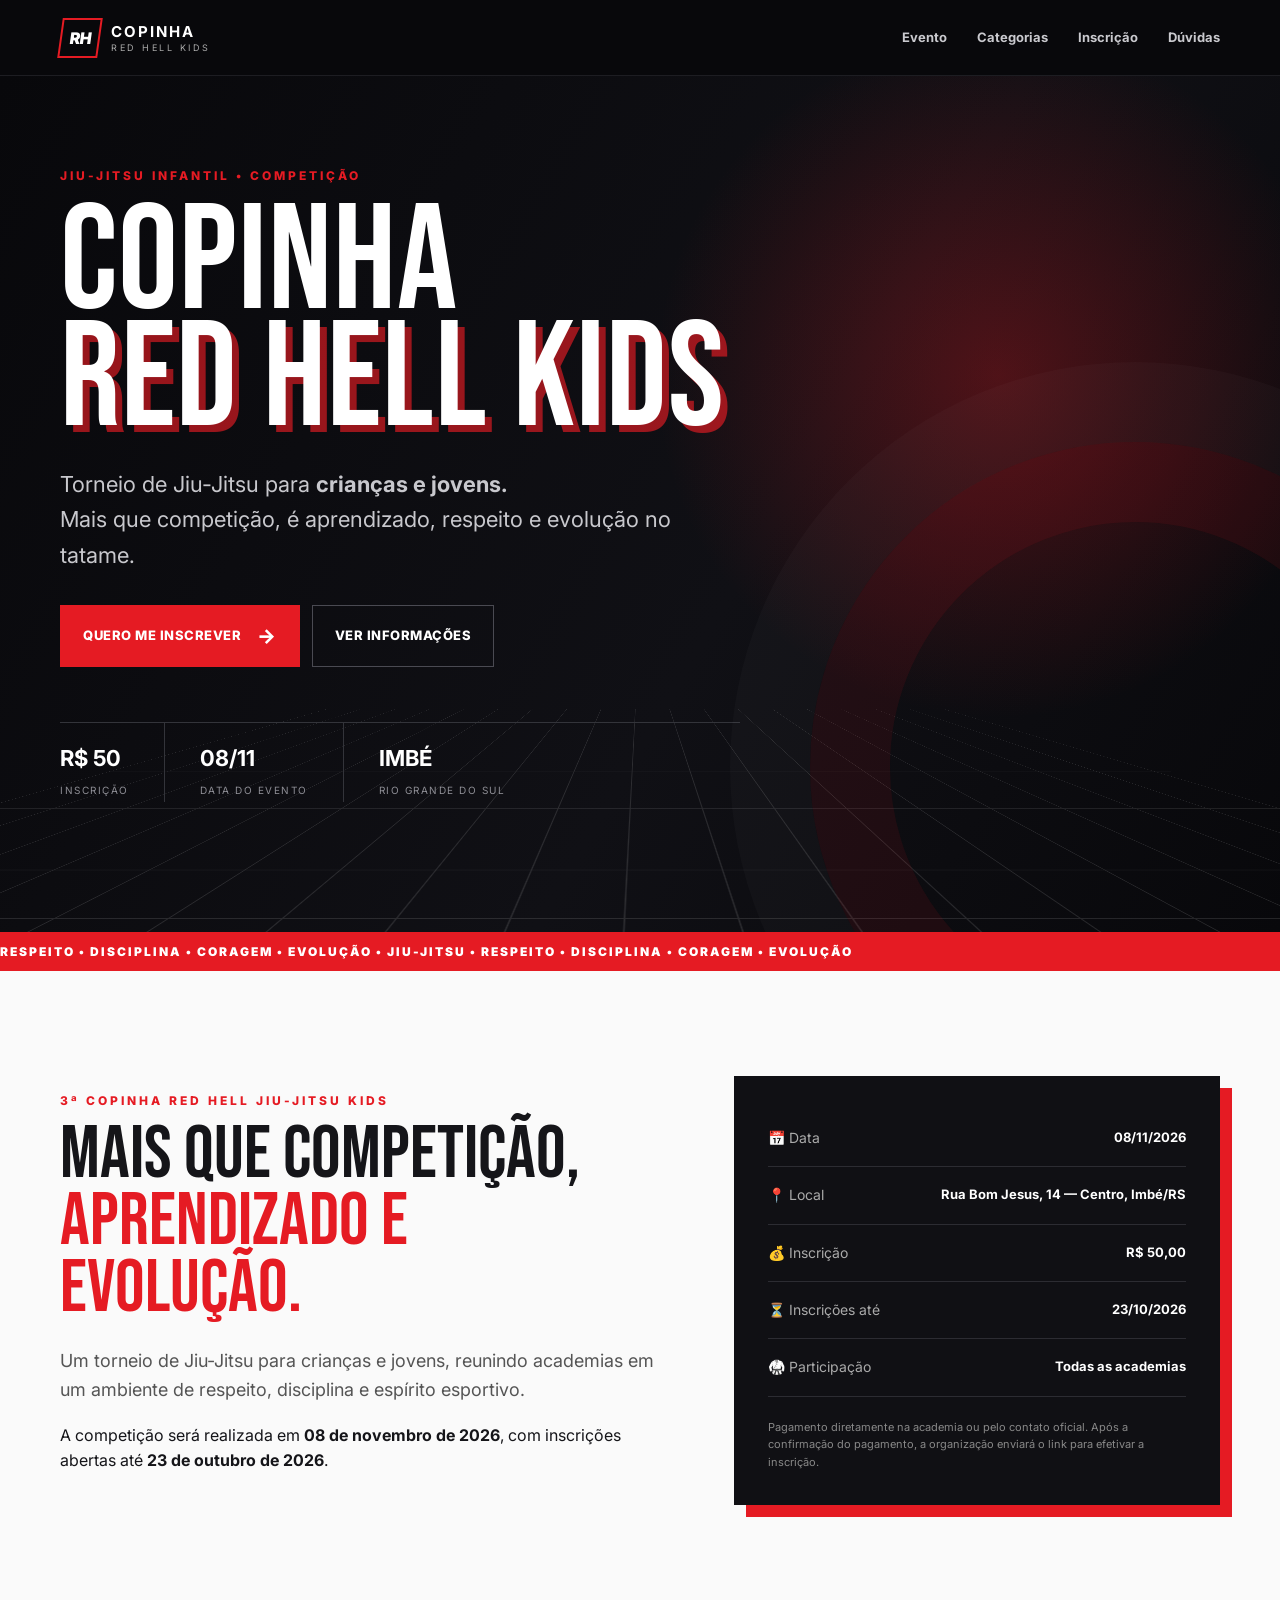
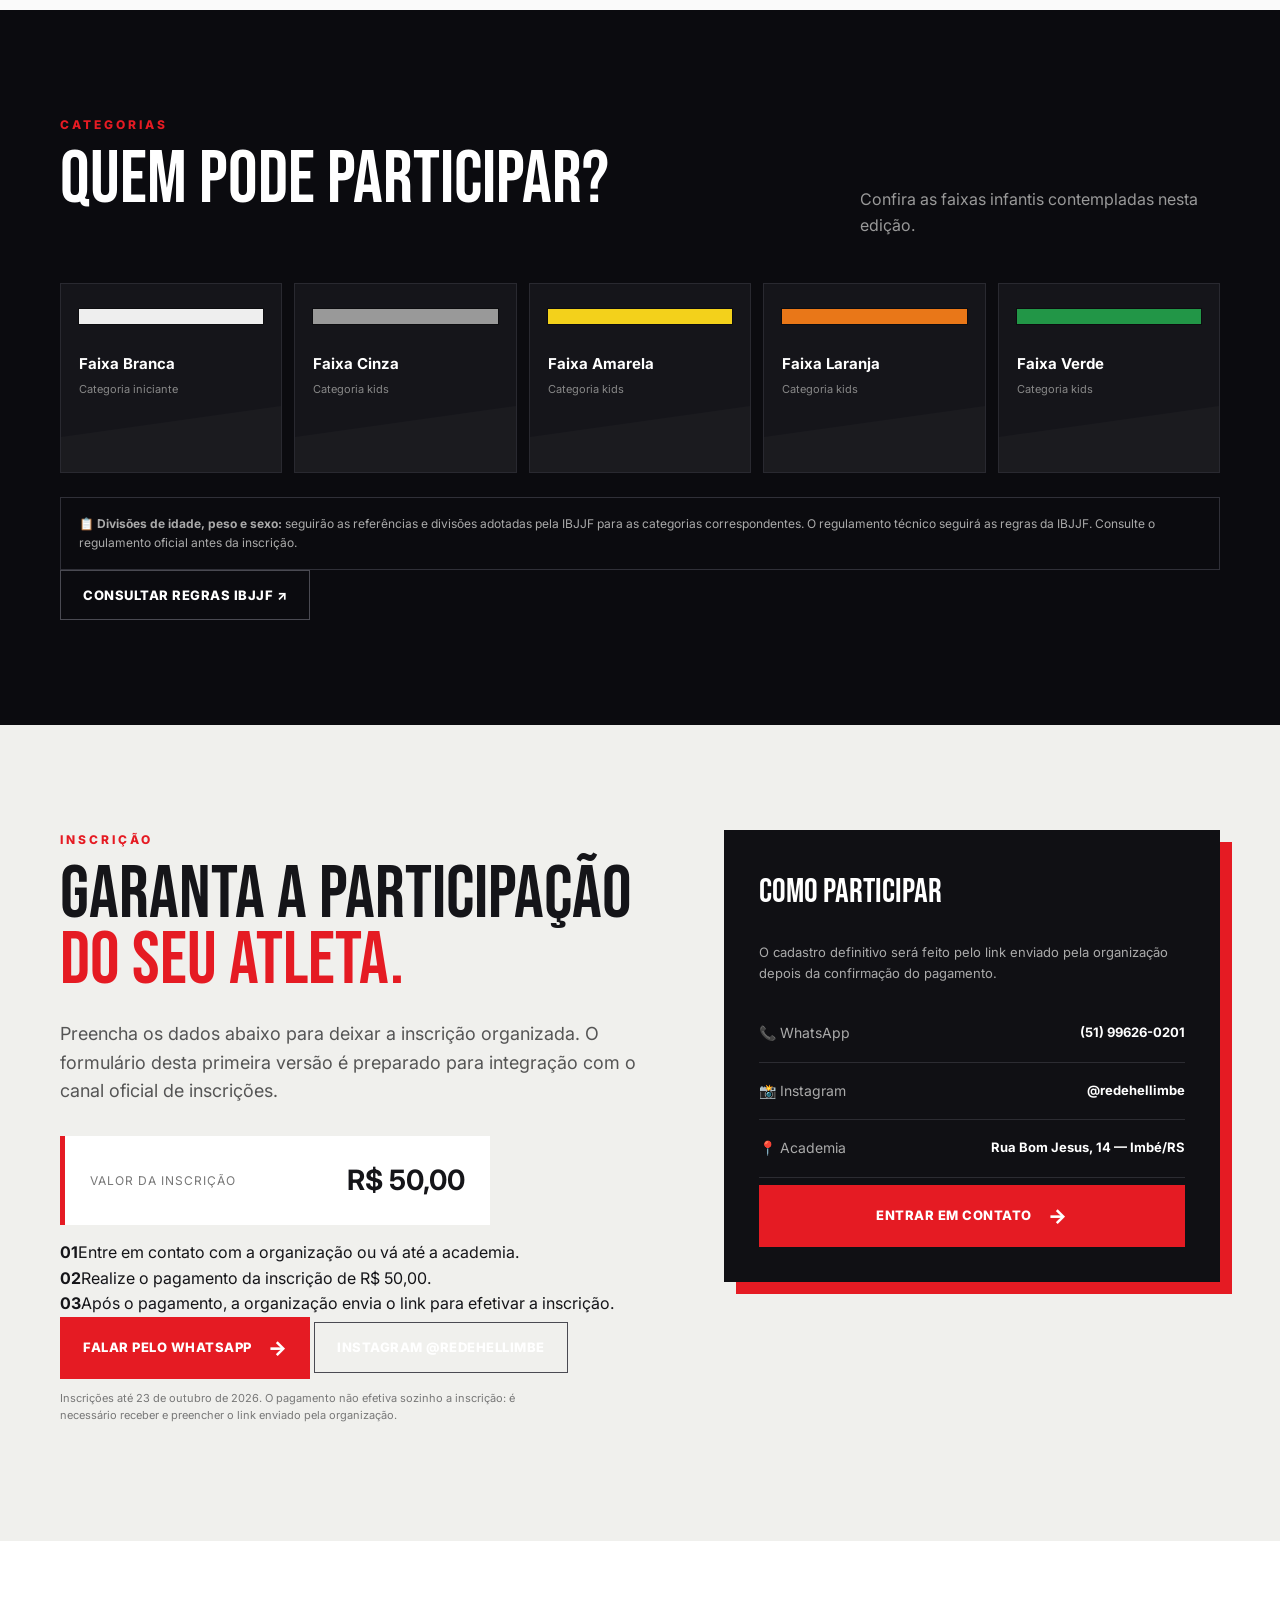
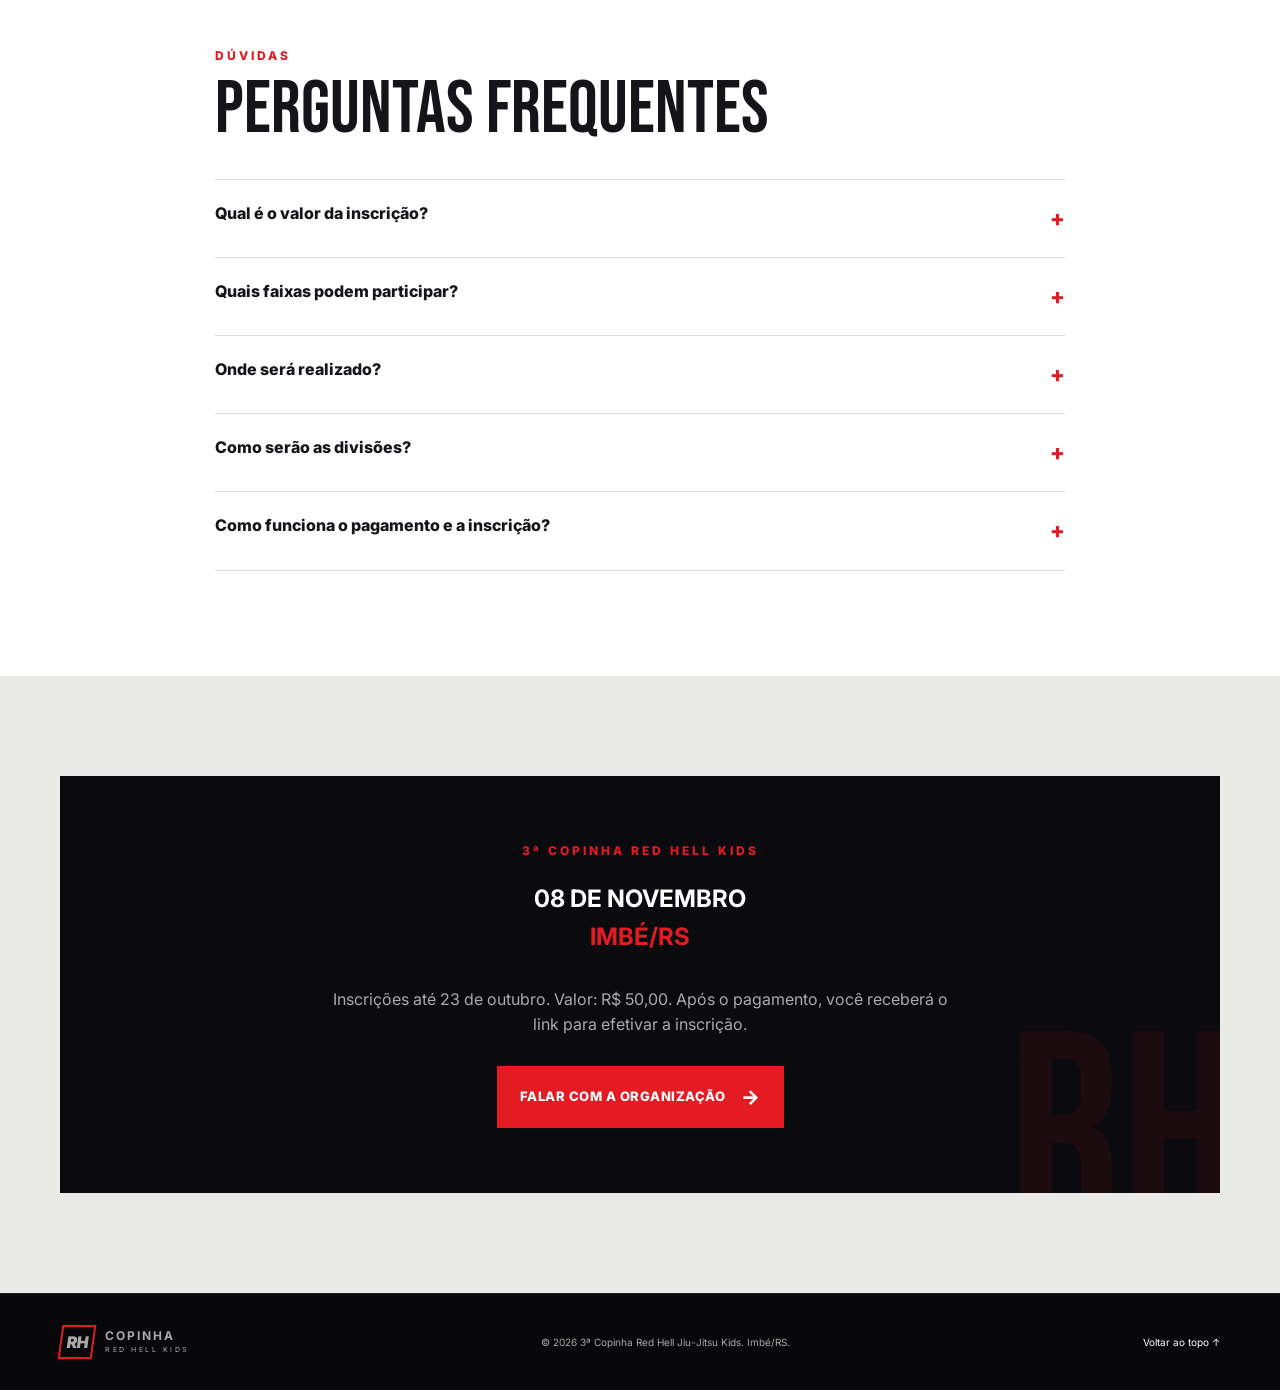
==== index.html @ 8e76a487 "Atualiza informações oficiais da 3ª Copinha Red Hell Kids" ====
<!doctype html>
<html lang="pt-BR">
<head>
  <meta charset="utf-8">
  <meta name="viewport" content="width=device-width, initial-scale=1">
  <meta name="description" content="Copinha Red Hell Kids — mais que competição, aprendizado, respeito e evolução no tatame e na vida.">
  <meta name="theme-color" content="#0b0b0f">
  <title>Copinha Red Hell Kids | Jiu-Jitsu</title>
  <link rel="preconnect" href="https://fonts.googleapis.com">
  <link rel="preconnect" href="https://fonts.gstatic.com" crossorigin>
  <link href="https://fonts.googleapis.com/css2?family=Bebas+Neue&family=Inter:wght@400;500;600;700;800&display=swap" rel="stylesheet">
  <link rel="stylesheet" href="styles.css">
</head>
<body>
  <header class="site-header">
    <a class="brand" href="#inicio" aria-label="Copinha Red Hell Kids">
      <span class="brand-mark">RH</span>
      <span><strong>COPINHA</strong><small>RED HELL KIDS</small></span>
    </a>
    <button class="menu-toggle" aria-label="Abrir menu" aria-expanded="false">☰</button>
    <nav class="nav" aria-label="Navegação principal">
      <a href="#evento">Evento</a>
      <a href="#categorias">Categorias</a>
      <a href="#inscricao">Inscrição</a>
      <a href="#duvidas">Dúvidas</a>
    </nav>
  </header>

  <main id="inicio">
    <section class="hero">
      <div class="hero-grid"></div>
      <div class="container hero-content">
        <div class="eyebrow">JIU-JITSU INFANTIL • COMPETIÇÃO</div>
        <h1>Copinha<br><span>Red Hell Kids</span></h1>
        <p class="hero-text">Torneio de Jiu-Jitsu para <strong>crianças e jovens.</strong><br>Mais que competição, é aprendizado, respeito e evolução no tatame.</p>
        <div class="hero-actions">
          <a class="btn btn-primary" href="#inscricao">Quero me inscrever <span>→</span></a>
          <a class="btn btn-ghost" href="#evento">Ver informações</a>
        </div>
        <div class="hero-meta">
          <div><b>R$ 50</b><span>inscrição</span></div><div><b>08/11</b><span>data do evento</span></div><div><b>IMBÉ</b><span>Rio Grande do Sul</span></div>
        </div>
      </div>
      <div class="tatami-lines" aria-hidden="true"></div>
    </section>

    <section class="ticker" aria-label="Mensagem do evento">
      <div>RESPEITO • DISCIPLINA • CORAGEM • EVOLUÇÃO • JIU-JITSU • RESPEITO • DISCIPLINA • CORAGEM • EVOLUÇÃO</div>
    </section>

    <section id="evento" class="section">
      <div class="container two-col">
        <div>
          <span class="section-kicker">3ª COPINHA RED HELL JIU-JITSU KIDS</span>
          <h2>Mais que competição,<br><em>aprendizado e evolução.</em></h2>
          <p class="lead">Um torneio de Jiu-Jitsu para crianças e jovens, reunindo academias em um ambiente de respeito, disciplina e espírito esportivo.</p>
          <p>A competição será realizada em <strong>08 de novembro de 2026</strong>, com inscrições abertas até <strong>23 de outubro de 2026</strong>.</p>
        </div>
        <div class="info-card">
          <div class="info-row"><span>📅 Data</span><strong>08/11/2026</strong></div>
          <div class="info-row"><span>📍 Local</span><strong>Rua Bom Jesus, 14 — Centro, Imbé/RS</strong></div>
          <div class="info-row"><span>💰 Inscrição</span><strong>R$ 50,00</strong></div>
          <div class="info-row"><span>⏳ Inscrições até</span><strong>23/10/2026</strong></div>
          <div class="info-row"><span>🥋 Participação</span><strong>Todas as academias</strong></div>
          <div class="info-note">Pagamento diretamente na academia ou pelo contato oficial. Após a confirmação do pagamento, a organização enviará o link para efetivar a inscrição.</div>
        </div>
      </div>
    </section>

    <section id="categorias" class="section dark-section">
      <div class="container">
        <div class="section-head">
          <div>
            <span class="section-kicker">CATEGORIAS</span>
            <h2>Quem pode participar?</h2>
          </div>
          <p>Confira as faixas infantis contempladas nesta edição.</p>
        </div>
        <div class="belt-grid">
          <article class="belt-card white"><span class="belt"></span><h3>Faixa Branca</h3><p>Categoria iniciante</p></article>
          <article class="belt-card gray"><span class="belt"></span><h3>Faixa Cinza</h3><p>Categoria kids</p></article>
          <article class="belt-card yellow"><span class="belt"></span><h3>Faixa Amarela</h3><p>Categoria kids</p></article>
          <article class="belt-card orange"><span class="belt"></span><h3>Faixa Laranja</h3><p>Categoria kids</p></article>
          <article class="belt-card green"><span class="belt"></span><h3>Faixa Verde</h3><p>Categoria kids</p></article>
        </div>
        <div class="notice">📋 <strong>Divisões de idade, peso e sexo:</strong> seguirão as referências e divisões adotadas pela IBJJF para as categorias correspondentes. O regulamento técnico seguirá as regras da IBJJF. Consulte o regulamento oficial antes da inscrição.</div>
        <div class="rule-link"><a class="btn btn-ghost" href="https://ibjjf.com/books-videos" target="_blank" rel="noopener">Consultar regras IBJJF ↗</a></div>
      </div>
    </section>

    <section id="inscricao" class="section registration">
      <div class="container registration-grid">
        <div>
          <span class="section-kicker">INSCRIÇÃO</span>
          <h2>Garanta a participação<br><em>do seu atleta.</em></h2>
          <p class="lead">Preencha os dados abaixo para deixar a inscrição organizada. O formulário desta primeira versão é preparado para integração com o canal oficial de inscrições.</p>
          <div class="price-box"><span>Valor da inscrição</span><strong>R$ 50,00</strong></div>
          <div class="steps">
            <div><b>01</b><span>Entre em contato com a organização ou vá até a academia.</span></div>
            <div><b>02</b><span>Realize o pagamento da inscrição de R$ 50,00.</span></div>
            <div><b>03</b><span>Após o pagamento, a organização envia o link para efetivar a inscrição.</span></div>
          </div>
          <div class="contact-buttons">
            <a class="btn btn-primary" href="https://wa.me/5551996260201?text=Ol%C3%A1!%20Quero%20informa%C3%A7%C3%B5es%20sobre%20a%203%C2%AA%20Copinha%20Red%20Hell%20Kids." target="_blank" rel="noopener">Falar pelo WhatsApp <span>→</span></a>
            <a class="btn btn-ghost" href="https://instagram.com/redehellimbe" target="_blank" rel="noopener">Instagram @redehellimbe</a>
          </div>
          <p class="small">Inscrições até 23 de outubro de 2026. O pagamento não efetiva sozinho a inscrição: é necessário receber e preencher o link enviado pela organização.</p>
        </div>

        <div class="registration-form">
          <div class="form-title">Como participar</div>
          <p class="form-help" style="font-size:13px;color:#aaa;margin:0 0 22px">O cadastro definitivo será feito pelo link enviado pela organização depois da confirmação do pagamento.</p>
          <div class="info-row"><span>📞 WhatsApp</span><strong>(51) 99626-0201</strong></div>
          <div class="info-row"><span>📸 Instagram</span><strong>@redehellimbe</strong></div>
          <div class="info-row"><span>📍 Academia</span><strong>Rua Bom Jesus, 14 — Imbé/RS</strong></div>
          <a class="btn btn-primary full" href="https://wa.me/5551996260201?text=Ol%C3%A1!%20Quero%20fazer%20a%20inscri%C3%A7%C3%A3o%20da%203%C2%AA%20Copinha%20Red%20Hell%20Kids." target="_blank" rel="noopener">Entrar em contato <span>→</span></a>
        </div>
      </div>
    </section>

    <section id="duvidas" class="section faq-section">
      <div class="container narrow">
        <span class="section-kicker">DÚVIDAS</span>
        <h2>Perguntas frequentes</h2>
        <div class="faq-list">
          <details><summary>Qual é o valor da inscrição?</summary><p>A inscrição custa <strong>R$ 50,00</strong>.</p></details>
          <details><summary>Quais faixas podem participar?</summary><p>As categorias de faixa são apresentadas conforme as divisões infantis do evento. As divisões específicas serão organizadas de acordo com o regulamento e as categorias correspondentes da IBJJF.</p></details>
          <details><summary>Onde será realizado?</summary><p>Rua Bom Jesus, 14, Centro — Imbé/RS.</p></details>
          <details><summary>Como serão as divisões?</summary><p>As divisões de idade, peso e sexo seguirão as referências da IBJJF para as categorias correspondentes. O regulamento técnico seguirá as regras da IBJJF.</p></details>
          <details><summary>Como funciona o pagamento e a inscrição?</summary><p>O pagamento é feito diretamente na academia ou pelo contato oficial. Depois da confirmação do pagamento, a organização envia o link para efetivar a inscrição. O prazo para inscrição é 23 de outubro de 2026.</p></details>
        </div>
      </div>
    </section>

    <section class="cta-section">
      <div class="container cta">
        <span class="section-kicker">3ª COPINHA RED HELL KIDS</span>
        <h2>08 DE NOVEMBRO<br><em>IMBÉ/RS</em></h2>
        <p style="color:#aaa;max-width:620px;margin:0 auto 28px">Inscrições até 23 de outubro. Valor: R$ 50,00. Após o pagamento, você receberá o link para efetivar a inscrição.</p>
        <a class="btn btn-primary" href="https://wa.me/5551996260201?text=Ol%C3%A1!%20Quero%20informa%C3%A7%C3%B5es%20sobre%20a%203%C2%AA%20Copinha%20Red%20Hell%20Kids." target="_blank" rel="noopener">Falar com a organização <span>→</span></a>
      </div>
    </section>
  </main>

  <footer class="footer">
    <div class="container footer-inner">
      <div class="brand">
        <span class="brand-mark">RH</span>
        <span><strong>COPINHA</strong><small>RED HELL KIDS</small></span>
      </div>
      <p>© <span id="year"></span> 3ª Copinha Red Hell Jiu-Jitsu Kids. Imbé/RS.</p>
      <a href="#inicio">Voltar ao topo ↑</a>
    </div>
  </footer>

  <script src="script.js"></script>
</body>
</html>
---- styles.css ----
:root{--bg:#08080b;--panel:#111116;--panel2:#17171d;--text:#f6f6f3;--muted:#a9a9af;--red:#e51b23;--red2:#ff3b30;--line:#292930;--max:1160px}
*{box-sizing:border-box}html{scroll-behavior:smooth}body{margin:0;background:#fafafa;color:#151519;font-family:Inter,system-ui,sans-serif;line-height:1.6}a{color:inherit;text-decoration:none}button,input,select{font:inherit}
.container{width:min(calc(100% - 40px),var(--max));margin:auto}.site-header{height:76px;background:#08080b;color:#fff;display:flex;align-items:center;justify-content:space-between;padding:0 max(20px,calc((100% - 1160px)/2));position:sticky;top:0;z-index:20;border-bottom:1px solid #1d1d22}.brand{display:flex;align-items:center;gap:11px;line-height:1}.brand-mark{width:40px;height:40px;border:2px solid var(--red);display:grid;place-items:center;font-weight:900;letter-spacing:-1px;transform:skew(-8deg)}.brand strong,.brand small{display:block}.brand strong{font-size:15px;letter-spacing:2px}.brand small{font-size:9px;letter-spacing:2.5px;color:#aaa;margin-top:4px}.nav{display:flex;gap:30px;font-size:13px;font-weight:700}.nav a{color:#c9c9ce;transition:.2s}.nav a:hover{color:#fff}.menu-toggle{display:none;background:none;border:0;color:#fff;font-size:25px}
.hero{position:relative;overflow:hidden;background:radial-gradient(circle at 78% 35%,rgba(229,27,35,.3),transparent 30%),linear-gradient(120deg,#08080b 0%,#101015 58%,#08080b 100%);color:#fff;min-height:690px;display:flex;align-items:center}.hero-grid{position:absolute;inset:0;opacity:.12;background-image:linear-gradient(#fff 1px,transparent 1px),linear-gradient(90deg,#fff 1px,transparent 1px);background-size:70px 70px;transform:perspective(500px) rotateX(58deg) scale(1.7);transform-origin:bottom center}.hero-content{position:relative;padding:90px 0 130px}.eyebrow,.section-kicker{font-size:12px;font-weight:800;letter-spacing:3px;color:var(--red);display:block}.hero h1{font-family:"Bebas Neue",Impact,sans-serif;font-size:clamp(76px,12vw,150px);font-weight:400;line-height:.78;letter-spacing:1px;margin:20px 0 28px;text-transform:uppercase}.hero h1 span{color:#fff;text-shadow:7px 7px 0 rgba(229,27,35,.65)}.hero-text{font-size:clamp(17px,2vw,22px);color:#c8c8cd;max-width:620px}.hero-actions{display:flex;gap:12px;margin:32px 0 55px;flex-wrap:wrap}.btn{display:inline-flex;align-items:center;justify-content:center;gap:16px;padding:14px 22px;border:1px solid transparent;font-weight:800;font-size:13px;text-transform:uppercase;letter-spacing:.5px;cursor:pointer;transition:.2s}.btn span{font-size:20px}.btn-primary{background:var(--red);color:#fff}.btn-primary:hover{background:#ff2932;transform:translateY(-2px)}.btn-ghost{border-color:#4a4a52;color:#fff}.btn-ghost:hover{border-color:#fff}.hero-meta{display:flex;gap:0;border-top:1px solid #33343a;width:min(680px,100%)}.hero-meta div{padding:18px 35px 0 0;margin-right:35px;border-right:1px solid #33343a}.hero-meta div:last-child{border:0}.hero-meta b{display:block;font-size:22px}.hero-meta span{font-size:10px;text-transform:uppercase;color:#8e8e95;letter-spacing:1.5px}.tatami-lines{position:absolute;right:-180px;bottom:-160px;width:650px;height:650px;border:80px solid rgba(229,27,35,.09);border-radius:50%;box-shadow:0 0 0 80px rgba(255,255,255,.025)}
.ticker{background:var(--red);color:#fff;overflow:hidden;white-space:nowrap;font-size:12px;font-weight:900;letter-spacing:2px;padding:10px 0}.ticker div{display:inline-block;animation:marquee 22s linear infinite}@keyframes marquee{to{transform:translateX(-30%)}}
.section{padding:105px 0}.two-col{display:grid;grid-template-columns:1.1fr .9fr;gap:80px;align-items:center}.section h2{font-family:"Bebas Neue",Impact,sans-serif;font-size:clamp(48px,6vw,74px);line-height:.9;font-weight:400;text-transform:uppercase;margin:12px 0 25px}.section h2 em,.cta h2 em{font-style:normal;color:var(--red)}.lead{font-size:18px;color:#555;max-width:650px}.info-card{background:#101014;color:#fff;padding:34px;box-shadow:12px 12px 0 var(--red)}.info-row{display:flex;justify-content:space-between;gap:20px;padding:17px 0;border-bottom:1px solid #2c2c32;font-size:14px}.info-row span{color:#aaa}.info-row strong{font-size:13px}.info-note{color:#888;font-size:11px;margin-top:22px}
.dark-section{background:#0b0b0f;color:#fff}.section-head{display:flex;justify-content:space-between;gap:40px;align-items:end;margin-bottom:45px}.section-head p{color:#999;max-width:360px;margin:0}.belt-grid{display:grid;grid-template-columns:repeat(5,1fr);gap:12px}.belt-card{background:#15151a;padding:25px 18px;border:1px solid #292930;min-height:190px;position:relative;overflow:hidden}.belt-card:after{content:"";position:absolute;inset:auto -30px -50px;height:100px;background:rgba(255,255,255,.025);transform:rotate(-8deg)}.belt{display:block;width:100%;height:15px;margin-bottom:28px;background:#eee;box-shadow:0 0 0 1px rgba(0,0,0,.4)}.gray .belt{background:#999}.yellow .belt{background:#f3d11b}.orange .belt{background:#e97718}.green .belt{background:#229647}.belt-card h3{font-size:15px;margin:0 0 5px}.belt-card p{font-size:11px;color:#888;margin:0}.notice{margin-top:24px;padding:16px 18px;border:1px solid #303038;color:#aaa;font-size:12px}
.registration{background:#f0f0ed}.registration-grid{display:grid;grid-template-columns:1fr .85fr;gap:80px;align-items:start}.price-box{display:flex;align-items:center;justify-content:space-between;max-width:430px;background:#fff;padding:22px 25px;border-left:5px solid var(--red);margin:30px 0 15px}.price-box span{font-size:12px;text-transform:uppercase;letter-spacing:1px;color:#777}.price-box strong{font-size:28px}.small{font-size:11px;color:#777;max-width:500px}.registration-form{background:#101014;color:#fff;padding:35px;box-shadow:12px 12px 0 var(--red)}.form-title{font-family:"Bebas Neue",Impact,sans-serif;font-size:34px;text-transform:uppercase;margin-bottom:22px}.registration-form label{display:block;font-size:11px;font-weight:700;color:#aaa;text-transform:uppercase;letter-spacing:1px;margin-bottom:15px}.registration-form input,.registration-form select{width:100%;margin-top:7px;padding:13px 14px;border:1px solid #33343b;background:#19191f;color:#fff;outline:none;border-radius:0}.registration-form input:focus,.registration-form select:focus{border-color:var(--red)}.form-row{display:grid;grid-template-columns:1fr 1fr;gap:12px}.full{width:100%;margin-top:7px}.form-help{font-size:10px;color:#777;margin:13px 0 0}.form-message{display:none;margin-top:15px;padding:12px;background:#202025;color:#ddd;font-size:12px}.form-message.show{display:block}
.faq-section{background:#fff}.narrow{max-width:850px}.faq-list{margin-top:35px;border-top:1px solid #ddd}.faq-list details{border-bottom:1px solid #ddd;padding:0}.faq-list summary{list-style:none;cursor:pointer;padding:21px 0;font-weight:800;display:flex;justify-content:space-between}.faq-list summary:after{content:"+";color:var(--red);font-size:22px}.faq-list details[open] summary:after{content:"−"}.faq-list p{color:#666;font-size:14px;padding:0 35px 22px 0;margin:0}
.cta-section{background:#e9e9e5;padding:100px 0}.cta{background:#0b0b0f;color:#fff;padding:65px 55px;text-align:center;position:relative;overflow:hidden}.cta:before{content:"RH";position:absolute;right:-20px;bottom:-90px;font:300 280px/1 "Bebas Neue";color:rgba(229,27,35,.08)}.cta>*{position:relative}.cta h2{margin-bottom:30px}
.footer{background:#08080b;color:#aaa;padding:30px 0;border-top:1px solid #202026}.footer-inner{display:flex;align-items:center;justify-content:space-between;gap:20px}.footer p,.footer a{font-size:10px}.footer a{color:#fff}.footer .brand-mark{width:34px;height:34px}.footer .brand strong{font-size:12px}.footer .brand small{font-size:7px}
@media(max-width:850px){.nav{display:none;position:absolute;top:76px;left:0;right:0;background:#08080b;padding:20px;flex-direction:column;gap:18px;border-bottom:1px solid #222}.nav.open{display:flex}.menu-toggle{display:block}.hero{min-height:620px}.hero-content{padding:75px 0 100px}.hero-meta div{padding-right:15px;margin-right:15px}.two-col,.registration-grid{grid-template-columns:1fr;gap:45px}.belt-grid{grid-template-columns:repeat(2,1fr)}.section{padding:75px 0}.section-head{display:block}.section-head p{margin-top:15px}.footer-inner{flex-direction:column;align-items:flex-start}}
@media(max-width:500px){.container{width:min(calc(100% - 28px),var(--max))}.hero h1{font-size:75px}.hero-actions .btn{width:100%}.hero-meta{display:grid;grid-template-columns:repeat(3,1fr)}.hero-meta div{margin:0;padding-right:8px}.hero-meta b{font-size:17px}.hero-meta span{font-size:8px}.belt-grid{grid-template-columns:1fr}.registration-form{padding:23px}.form-row{grid-template-columns:1fr}.cta{padding:50px 20px}.info-card{box-shadow:7px 7px 0 var(--red)}}
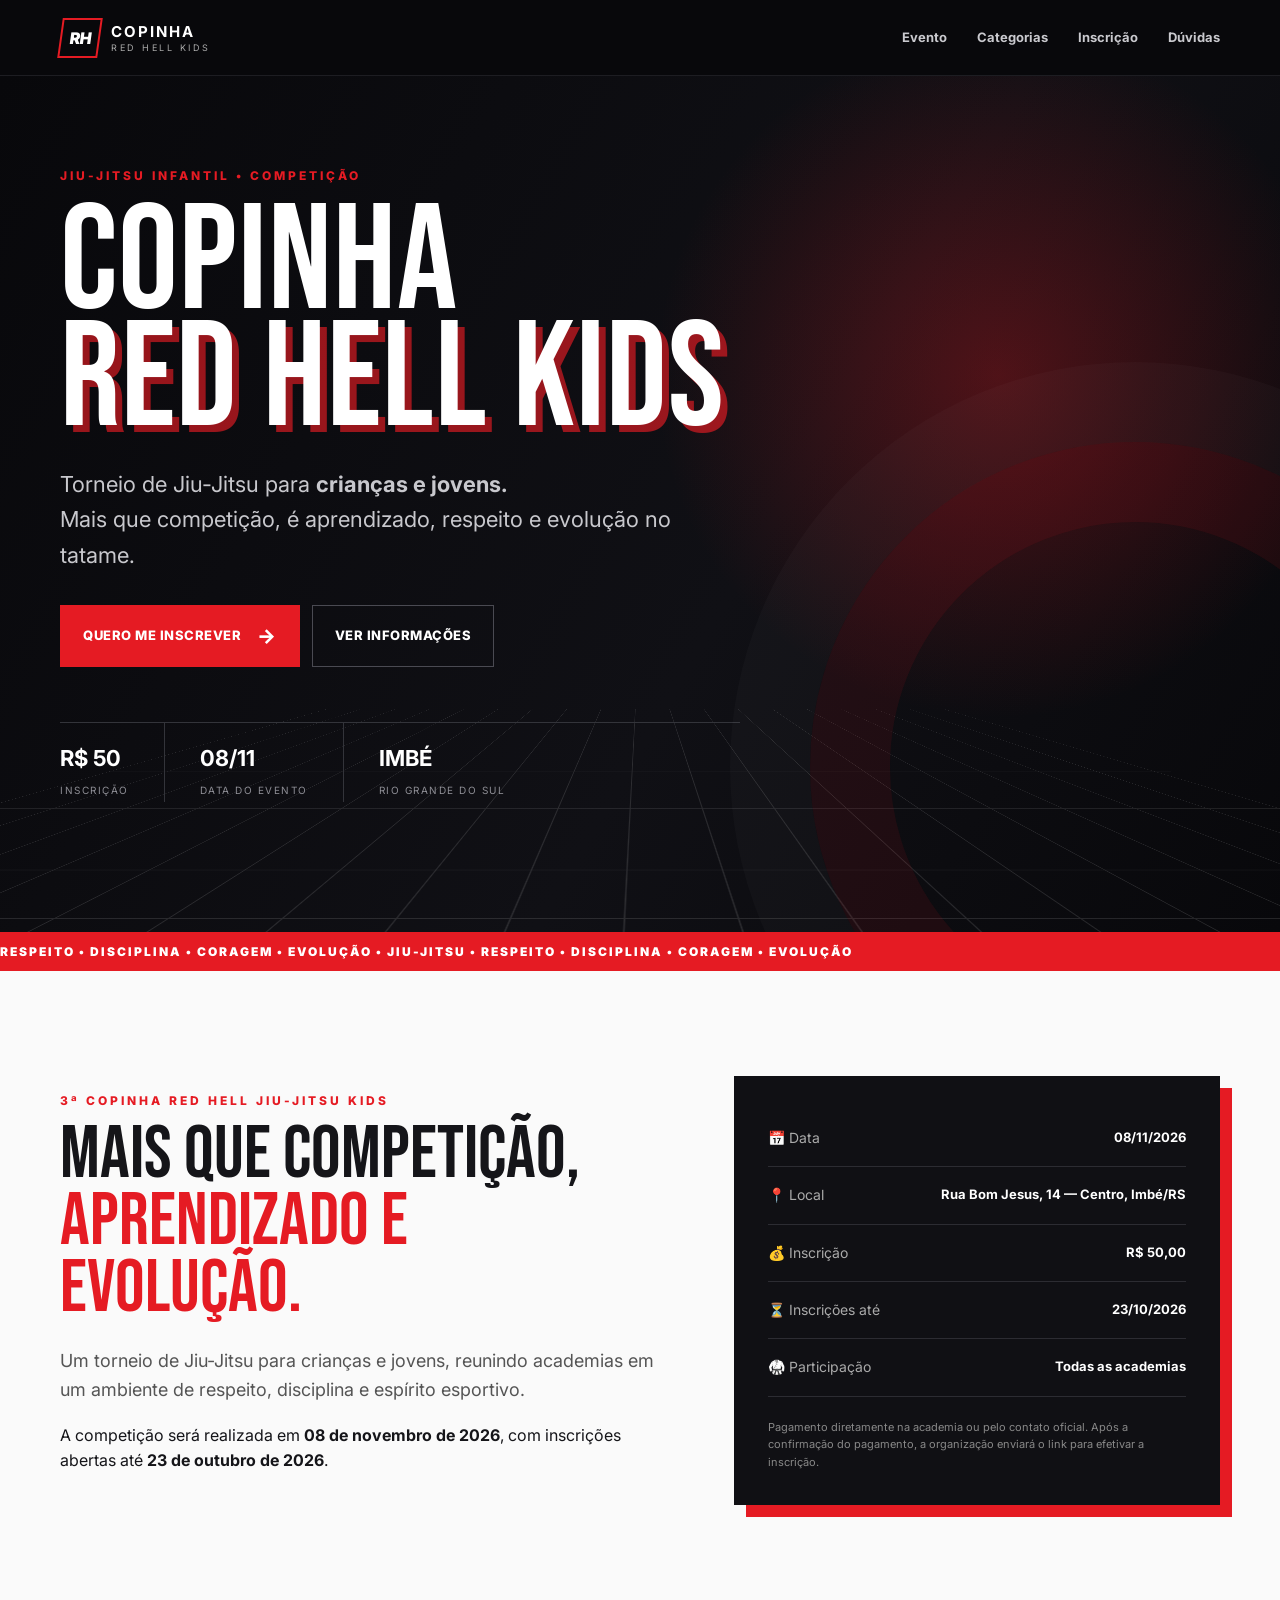
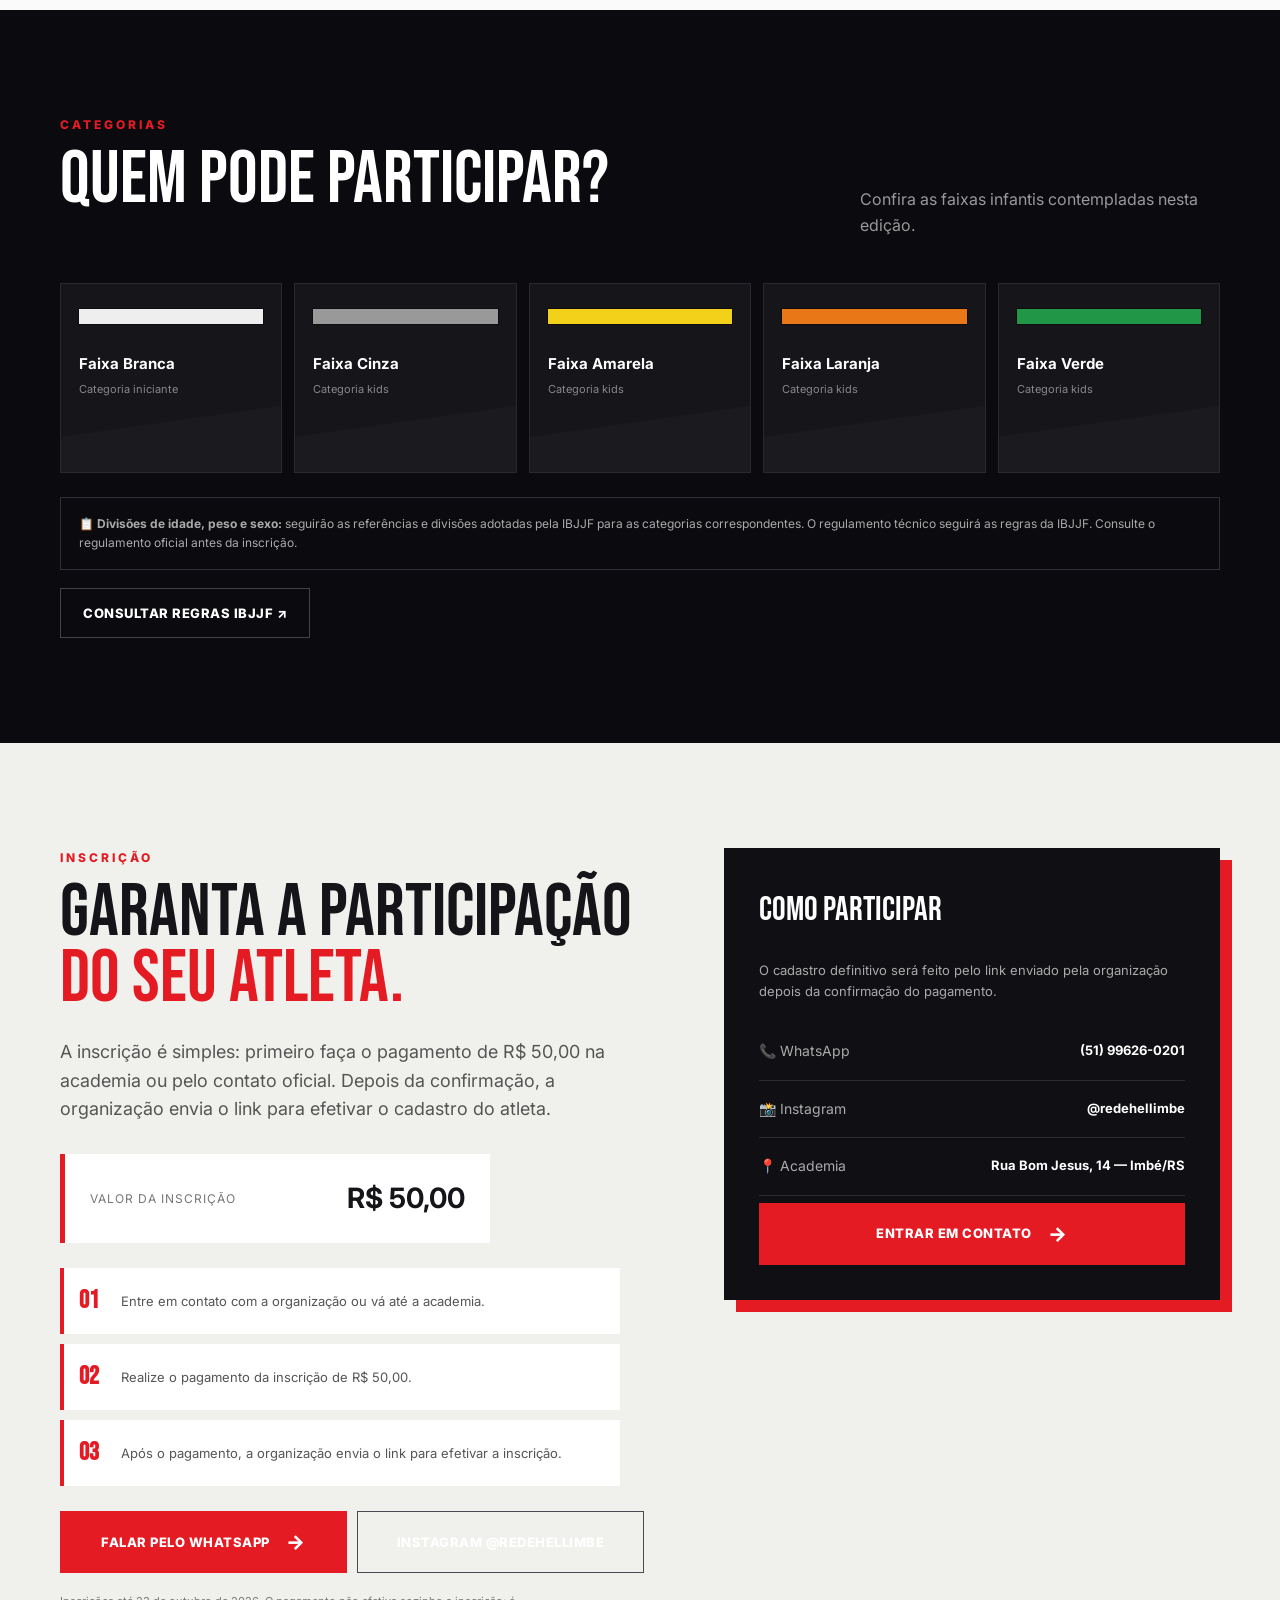
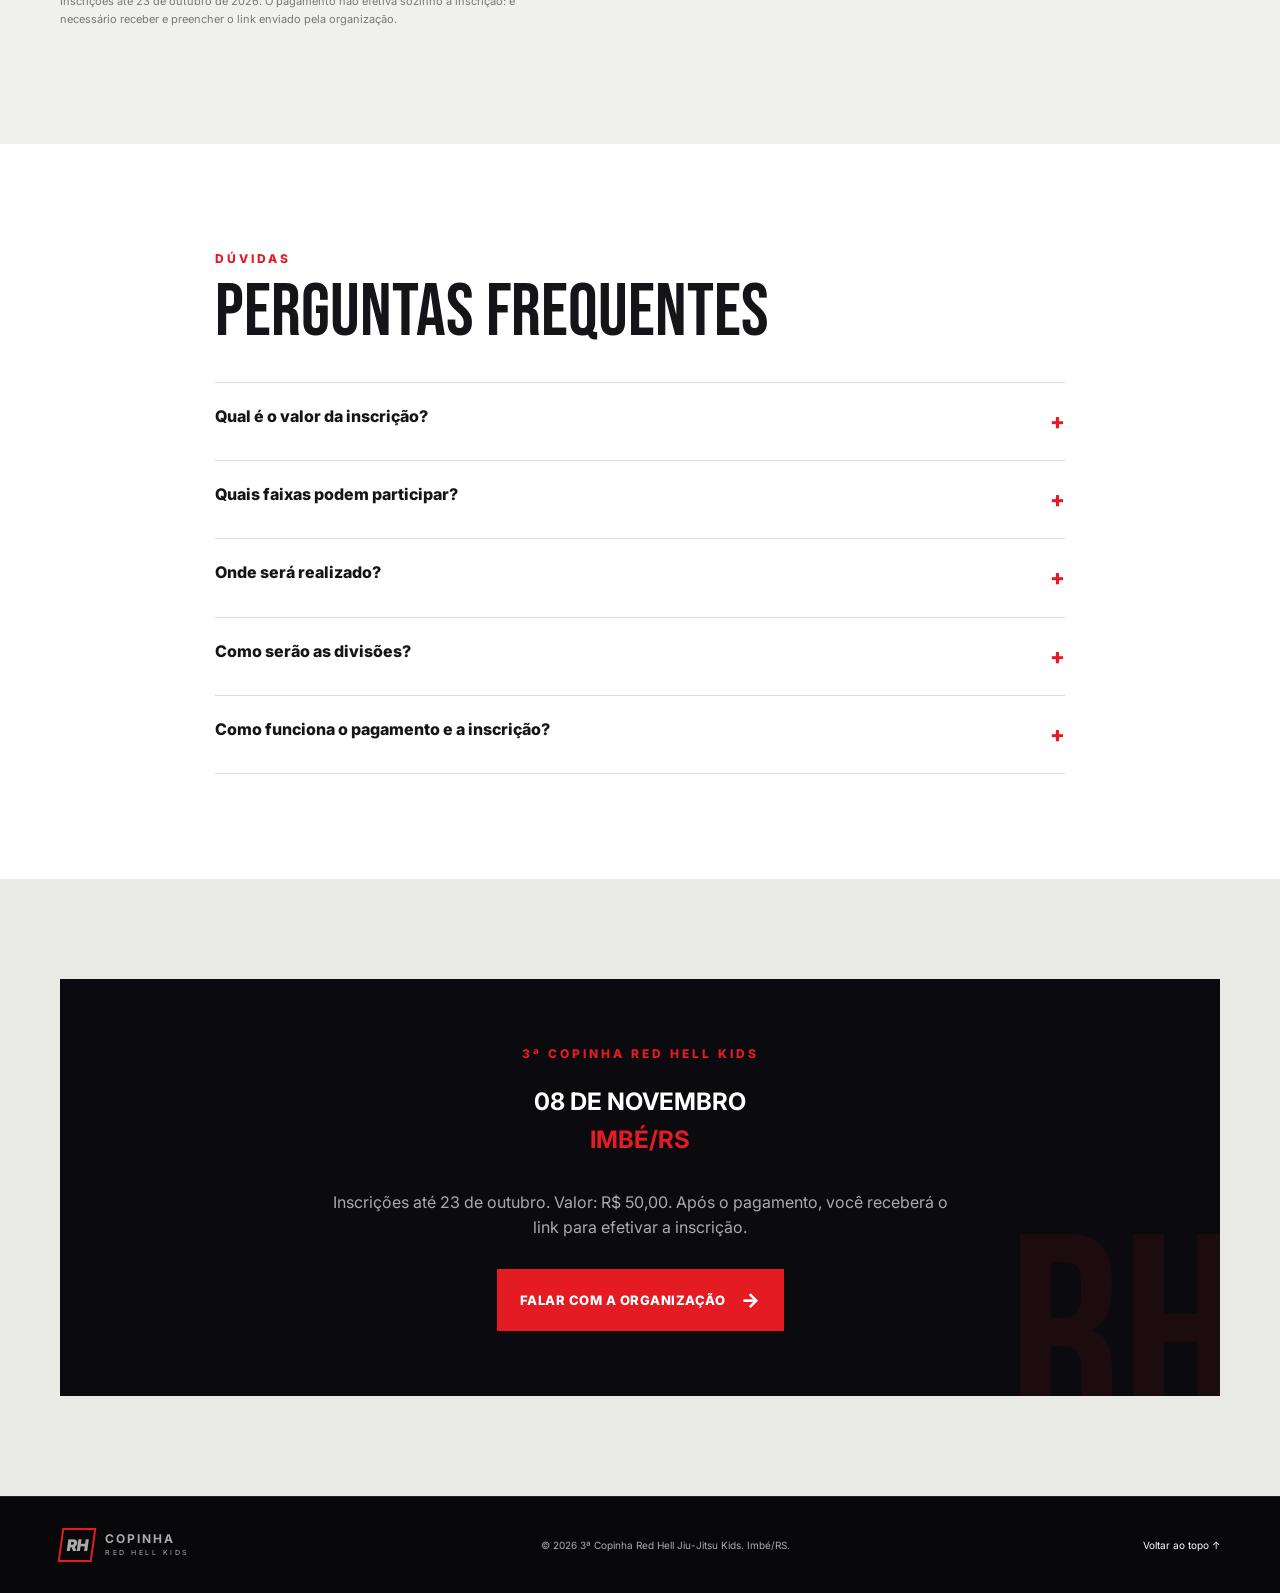
==== commit 0ed81b1d: "Corrige instruções do processo de inscrição" ====
--- a/index.html
+++ b/index.html
@@ -93,7 +93,7 @@
         <div>
           <span class="section-kicker">INSCRIÇÃO</span>
           <h2>Garanta a participação<br><em>do seu atleta.</em></h2>
-          <p class="lead">Preencha os dados abaixo para deixar a inscrição organizada. O formulário desta primeira versão é preparado para integração com o canal oficial de inscrições.</p>
+          <p class="lead">A inscrição é simples: primeiro faça o pagamento de R$ 50,00 na academia ou pelo contato oficial. Depois da confirmação, a organização envia o link para efetivar o cadastro do atleta.</p>
           <div class="price-box"><span>Valor da inscrição</span><strong>R$ 50,00</strong></div>
           <div class="steps">
             <div><b>01</b><span>Entre em contato com a organização ou vá até a academia.</span></div>
--- a/styles.css
+++ b/styles.css
@@ -5,7 +5,7 @@
 .ticker{background:var(--red);color:#fff;overflow:hidden;white-space:nowrap;font-size:12px;font-weight:900;letter-spacing:2px;padding:10px 0}.ticker div{display:inline-block;animation:marquee 22s linear infinite}@keyframes marquee{to{transform:translateX(-30%)}}
 .section{padding:105px 0}.two-col{display:grid;grid-template-columns:1.1fr .9fr;gap:80px;align-items:center}.section h2{font-family:"Bebas Neue",Impact,sans-serif;font-size:clamp(48px,6vw,74px);line-height:.9;font-weight:400;text-transform:uppercase;margin:12px 0 25px}.section h2 em,.cta h2 em{font-style:normal;color:var(--red)}.lead{font-size:18px;color:#555;max-width:650px}.info-card{background:#101014;color:#fff;padding:34px;box-shadow:12px 12px 0 var(--red)}.info-row{display:flex;justify-content:space-between;gap:20px;padding:17px 0;border-bottom:1px solid #2c2c32;font-size:14px}.info-row span{color:#aaa}.info-row strong{font-size:13px}.info-note{color:#888;font-size:11px;margin-top:22px}
 .dark-section{background:#0b0b0f;color:#fff}.section-head{display:flex;justify-content:space-between;gap:40px;align-items:end;margin-bottom:45px}.section-head p{color:#999;max-width:360px;margin:0}.belt-grid{display:grid;grid-template-columns:repeat(5,1fr);gap:12px}.belt-card{background:#15151a;padding:25px 18px;border:1px solid #292930;min-height:190px;position:relative;overflow:hidden}.belt-card:after{content:"";position:absolute;inset:auto -30px -50px;height:100px;background:rgba(255,255,255,.025);transform:rotate(-8deg)}.belt{display:block;width:100%;height:15px;margin-bottom:28px;background:#eee;box-shadow:0 0 0 1px rgba(0,0,0,.4)}.gray .belt{background:#999}.yellow .belt{background:#f3d11b}.orange .belt{background:#e97718}.green .belt{background:#229647}.belt-card h3{font-size:15px;margin:0 0 5px}.belt-card p{font-size:11px;color:#888;margin:0}.notice{margin-top:24px;padding:16px 18px;border:1px solid #303038;color:#aaa;font-size:12px}
-.registration{background:#f0f0ed}.registration-grid{display:grid;grid-template-columns:1fr .85fr;gap:80px;align-items:start}.price-box{display:flex;align-items:center;justify-content:space-between;max-width:430px;background:#fff;padding:22px 25px;border-left:5px solid var(--red);margin:30px 0 15px}.price-box span{font-size:12px;text-transform:uppercase;letter-spacing:1px;color:#777}.price-box strong{font-size:28px}.small{font-size:11px;color:#777;max-width:500px}.registration-form{background:#101014;color:#fff;padding:35px;box-shadow:12px 12px 0 var(--red)}.form-title{font-family:"Bebas Neue",Impact,sans-serif;font-size:34px;text-transform:uppercase;margin-bottom:22px}.registration-form label{display:block;font-size:11px;font-weight:700;color:#aaa;text-transform:uppercase;letter-spacing:1px;margin-bottom:15px}.registration-form input,.registration-form select{width:100%;margin-top:7px;padding:13px 14px;border:1px solid #33343b;background:#19191f;color:#fff;outline:none;border-radius:0}.registration-form input:focus,.registration-form select:focus{border-color:var(--red)}.form-row{display:grid;grid-template-columns:1fr 1fr;gap:12px}.full{width:100%;margin-top:7px}.form-help{font-size:10px;color:#777;margin:13px 0 0}.form-message{display:none;margin-top:15px;padding:12px;background:#202025;color:#ddd;font-size:12px}.form-message.show{display:block}
+.registration{background:#f0f0ed}.registration .lead{max-width:620px}.registration-grid{display:grid;grid-template-columns:1fr .85fr;gap:80px;align-items:start}.price-box{display:flex;align-items:center;justify-content:space-between;max-width:430px;background:#fff;padding:22px 25px;border-left:5px solid var(--red);margin:30px 0 15px}.price-box span{font-size:12px;text-transform:uppercase;letter-spacing:1px;color:#777}.price-box strong{font-size:28px}.small{font-size:11px;color:#777;max-width:500px}.steps{display:grid;gap:10px;max-width:560px;margin:25px 0}.steps>div{display:flex;align-items:center;gap:14px;padding:13px 15px;background:#fff;border-left:4px solid var(--red)}.steps b{font-family:"Bebas Neue",Impact,sans-serif;font-size:25px;color:var(--red);min-width:28px}.steps span{font-size:13px;color:#555}.contact-buttons{display:flex;gap:10px;flex-wrap:wrap;margin:20px 0}.contact-buttons .btn{flex:1;min-width:190px}.rule-link{margin-top:18px}.rule-link .btn{border-color:#444}.registration-form{background:#101014;color:#fff;padding:35px;box-shadow:12px 12px 0 var(--red)}.form-title{font-family:"Bebas Neue",Impact,sans-serif;font-size:34px;text-transform:uppercase;margin-bottom:22px}.registration-form label{display:block;font-size:11px;font-weight:700;color:#aaa;text-transform:uppercase;letter-spacing:1px;margin-bottom:15px}.registration-form input,.registration-form select{width:100%;margin-top:7px;padding:13px 14px;border:1px solid #33343b;background:#19191f;color:#fff;outline:none;border-radius:0}.registration-form input:focus,.registration-form select:focus{border-color:var(--red)}.form-row{display:grid;grid-template-columns:1fr 1fr;gap:12px}.full{width:100%;margin-top:7px}.form-help{font-size:10px;color:#777;margin:13px 0 0}.form-message{display:none;margin-top:15px;padding:12px;background:#202025;color:#ddd;font-size:12px}.form-message.show{display:block}
 .faq-section{background:#fff}.narrow{max-width:850px}.faq-list{margin-top:35px;border-top:1px solid #ddd}.faq-list details{border-bottom:1px solid #ddd;padding:0}.faq-list summary{list-style:none;cursor:pointer;padding:21px 0;font-weight:800;display:flex;justify-content:space-between}.faq-list summary:after{content:"+";color:var(--red);font-size:22px}.faq-list details[open] summary:after{content:"−"}.faq-list p{color:#666;font-size:14px;padding:0 35px 22px 0;margin:0}
 .cta-section{background:#e9e9e5;padding:100px 0}.cta{background:#0b0b0f;color:#fff;padding:65px 55px;text-align:center;position:relative;overflow:hidden}.cta:before{content:"RH";position:absolute;right:-20px;bottom:-90px;font:300 280px/1 "Bebas Neue";color:rgba(229,27,35,.08)}.cta>*{position:relative}.cta h2{margin-bottom:30px}
 .footer{background:#08080b;color:#aaa;padding:30px 0;border-top:1px solid #202026}.footer-inner{display:flex;align-items:center;justify-content:space-between;gap:20px}.footer p,.footer a{font-size:10px}.footer a{color:#fff}.footer .brand-mark{width:34px;height:34px}.footer .brand strong{font-size:12px}.footer .brand small{font-size:7px}
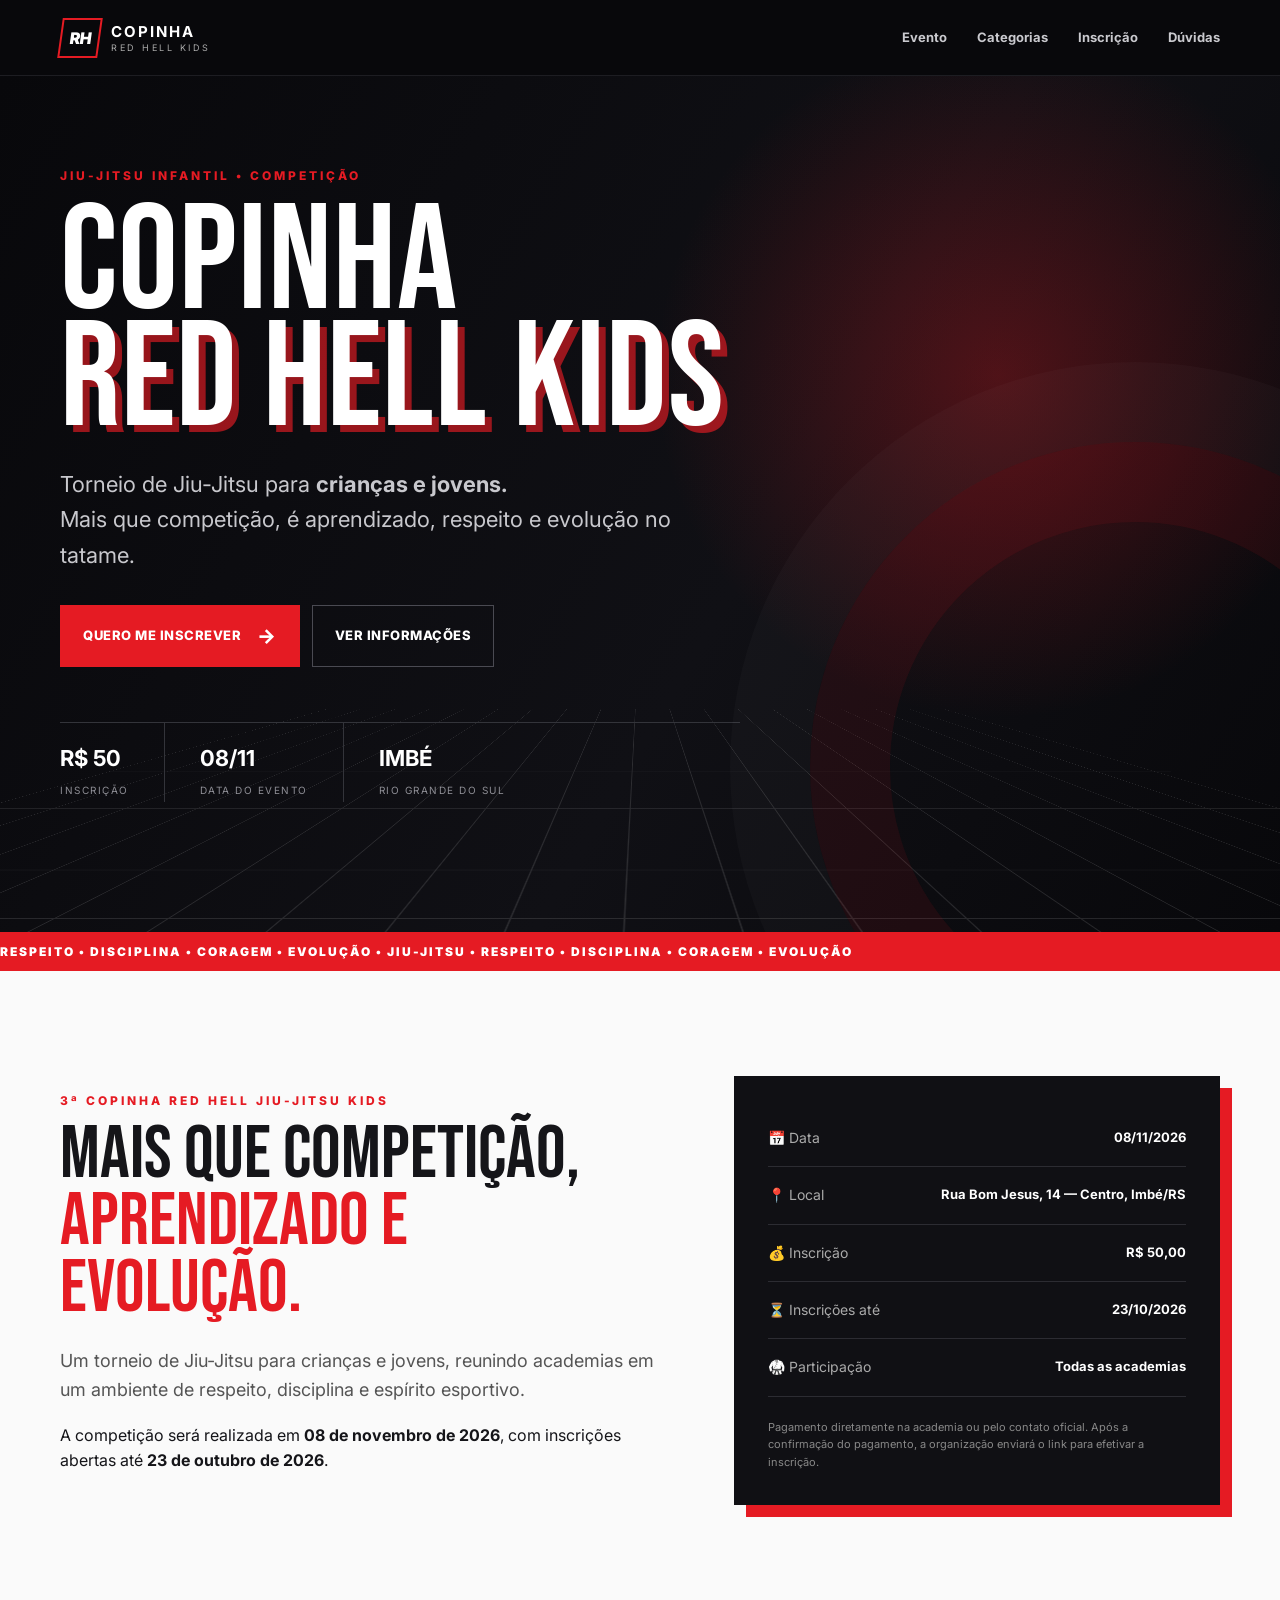
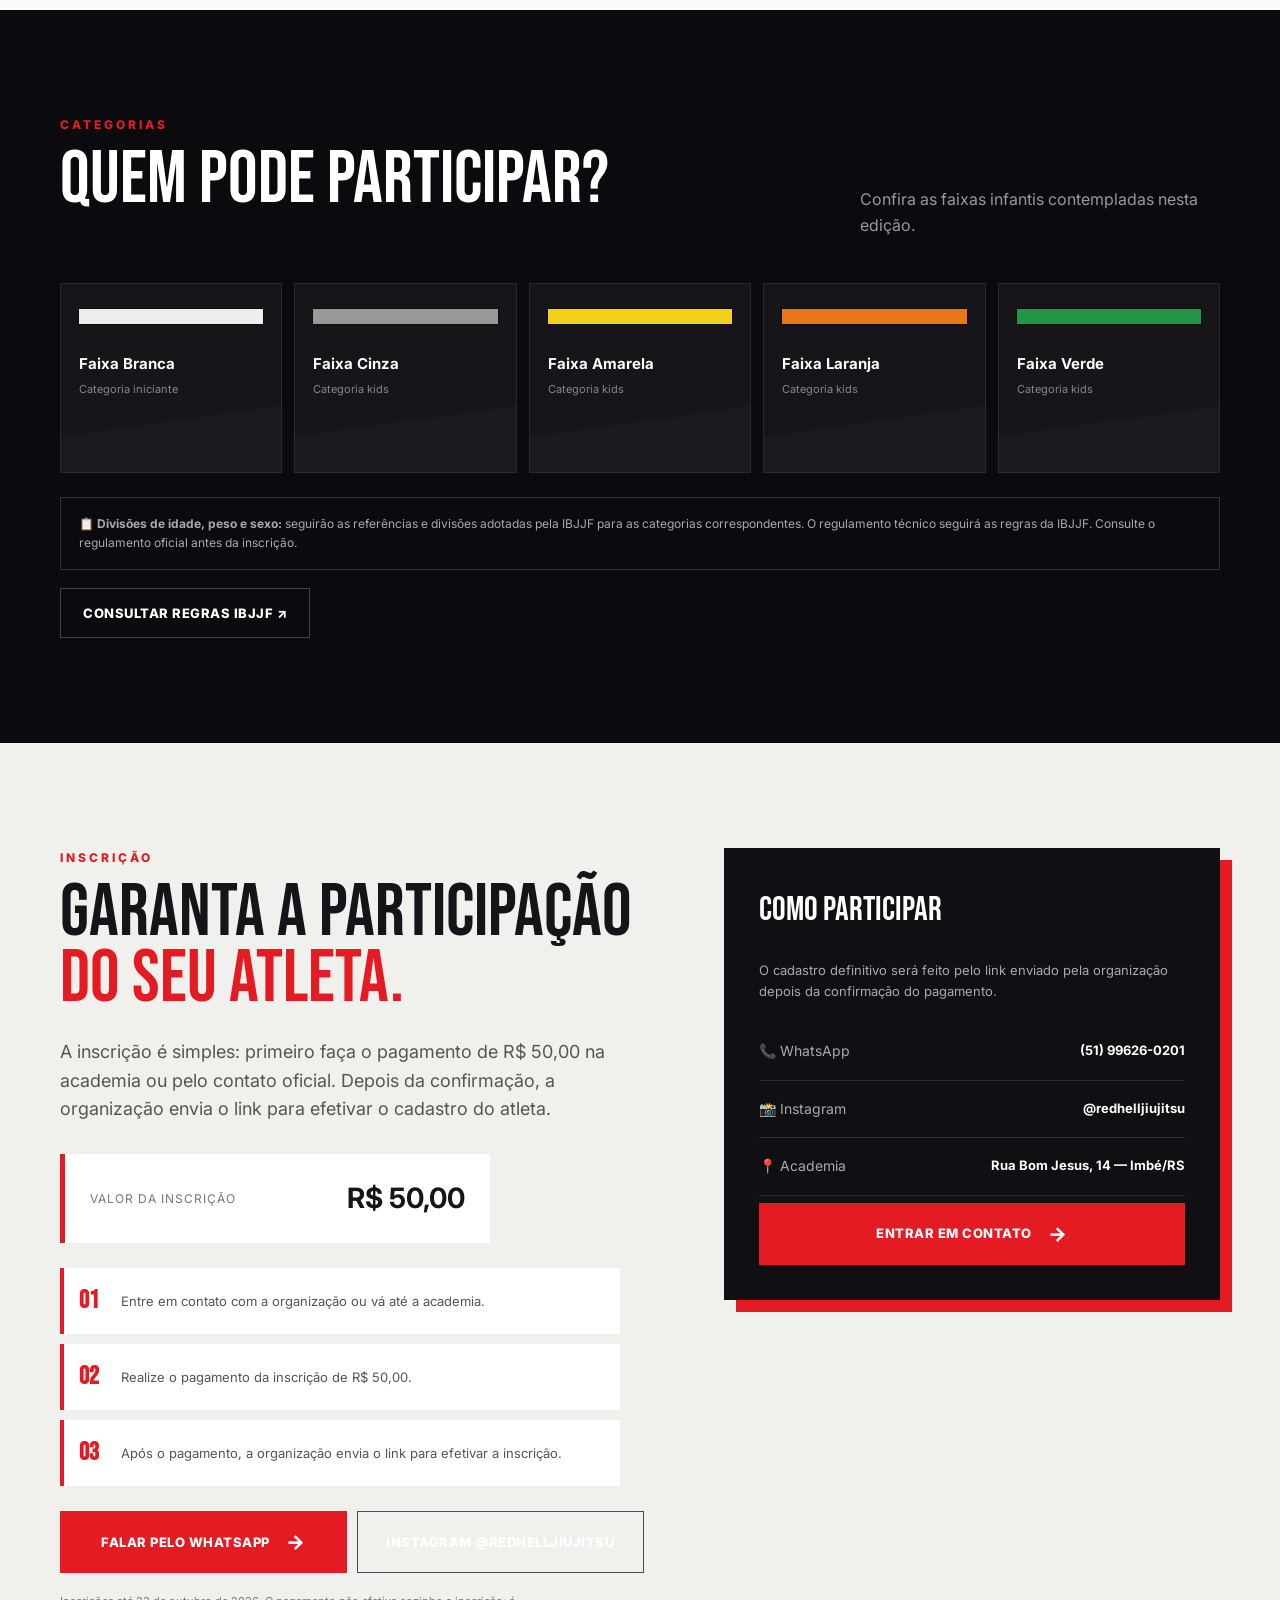
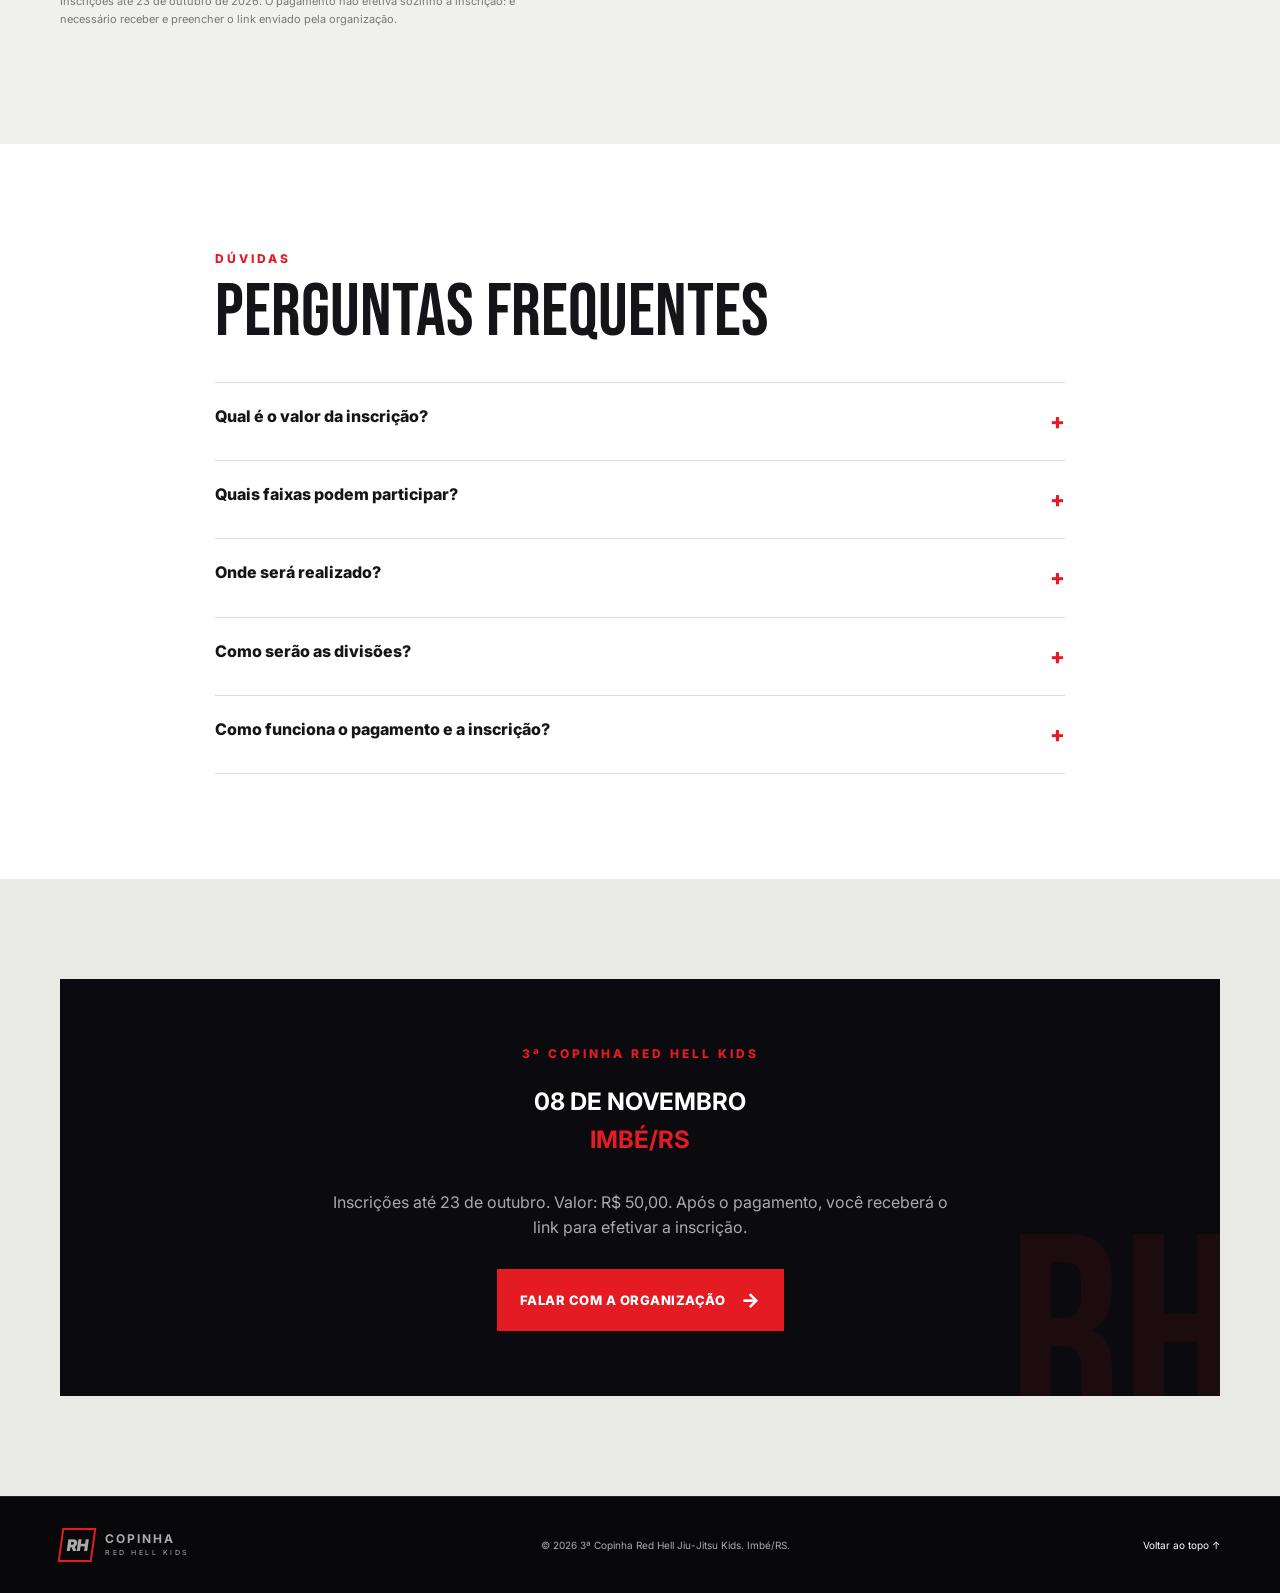
==== commit 73613ee9: "Corrige Instagram oficial da academia" ====
--- a/index.html
+++ b/index.html
@@ -102,7 +102,7 @@
           </div>
           <div class="contact-buttons">
             <a class="btn btn-primary" href="https://wa.me/5551996260201?text=Ol%C3%A1!%20Quero%20informa%C3%A7%C3%B5es%20sobre%20a%203%C2%AA%20Copinha%20Red%20Hell%20Kids." target="_blank" rel="noopener">Falar pelo WhatsApp <span>→</span></a>
-            <a class="btn btn-ghost" href="https://instagram.com/redehellimbe" target="_blank" rel="noopener">Instagram @redehellimbe</a>
+            <a class="btn btn-ghost" href="https://instagram.com/redhelljiujitsu" target="_blank" rel="noopener">Instagram @redhelljiujitsu</a>
           </div>
           <p class="small">Inscrições até 23 de outubro de 2026. O pagamento não efetiva sozinho a inscrição: é necessário receber e preencher o link enviado pela organização.</p>
         </div>
@@ -111,7 +111,7 @@
           <div class="form-title">Como participar</div>
           <p class="form-help" style="font-size:13px;color:#aaa;margin:0 0 22px">O cadastro definitivo será feito pelo link enviado pela organização depois da confirmação do pagamento.</p>
           <div class="info-row"><span>📞 WhatsApp</span><strong>(51) 99626-0201</strong></div>
-          <div class="info-row"><span>📸 Instagram</span><strong>@redehellimbe</strong></div>
+          <div class="info-row"><span>📸 Instagram</span><strong>@redhelljiujitsu</strong></div>
           <div class="info-row"><span>📍 Academia</span><strong>Rua Bom Jesus, 14 — Imbé/RS</strong></div>
           <a class="btn btn-primary full" href="https://wa.me/5551996260201?text=Ol%C3%A1!%20Quero%20fazer%20a%20inscri%C3%A7%C3%A3o%20da%203%C2%AA%20Copinha%20Red%20Hell%20Kids." target="_blank" rel="noopener">Entrar em contato <span>→</span></a>
         </div>
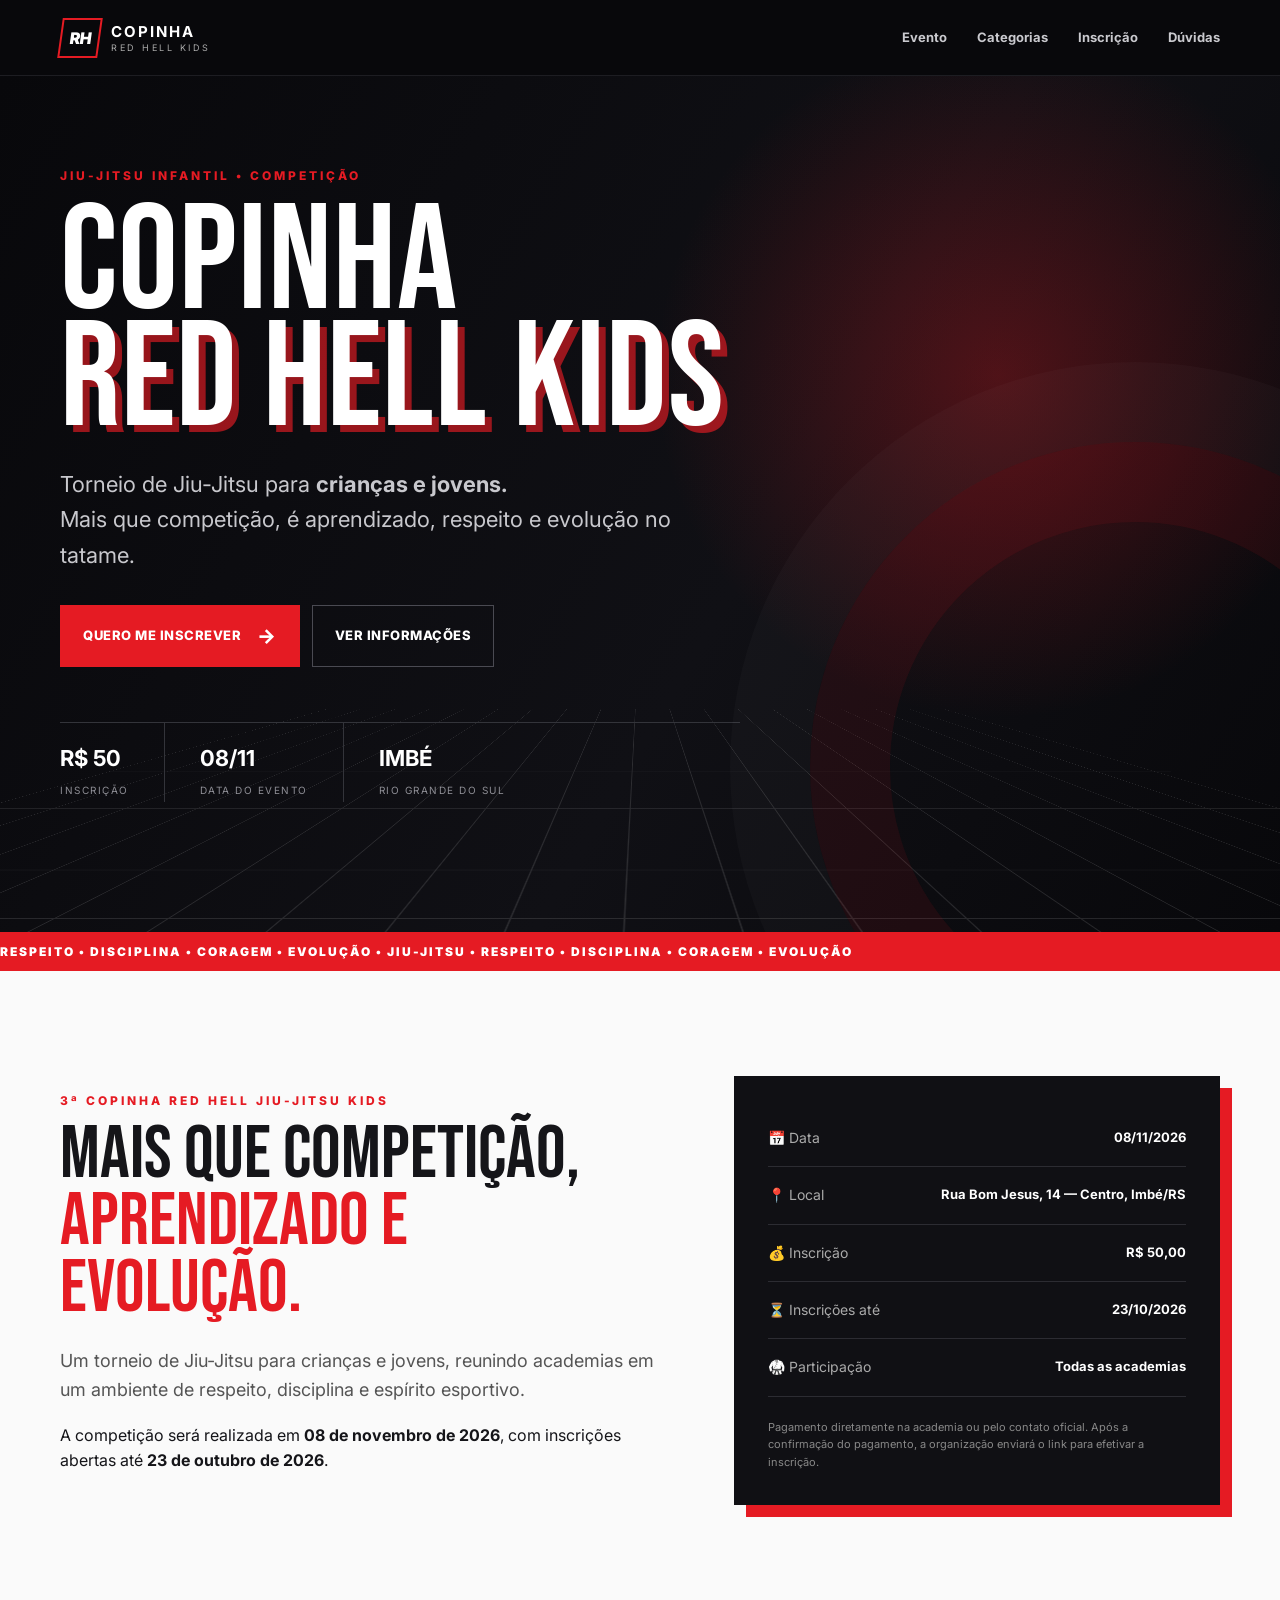
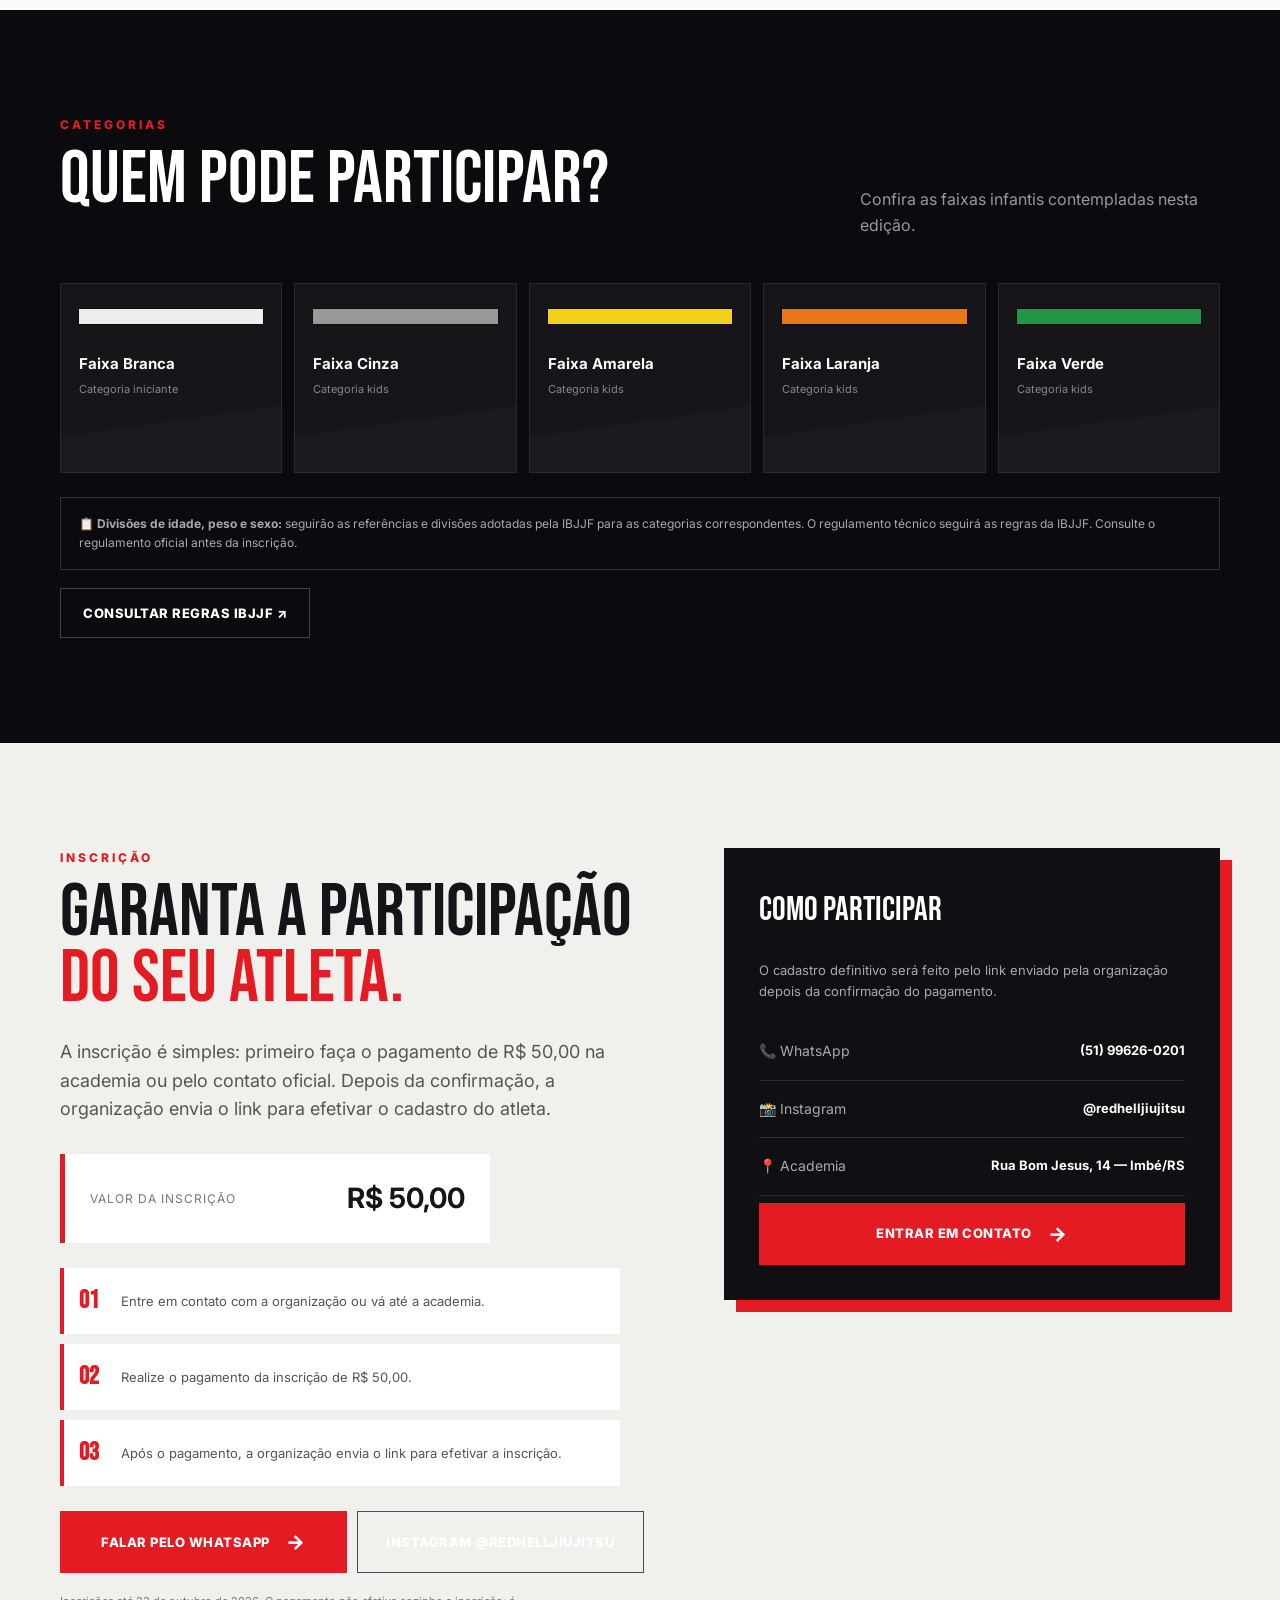
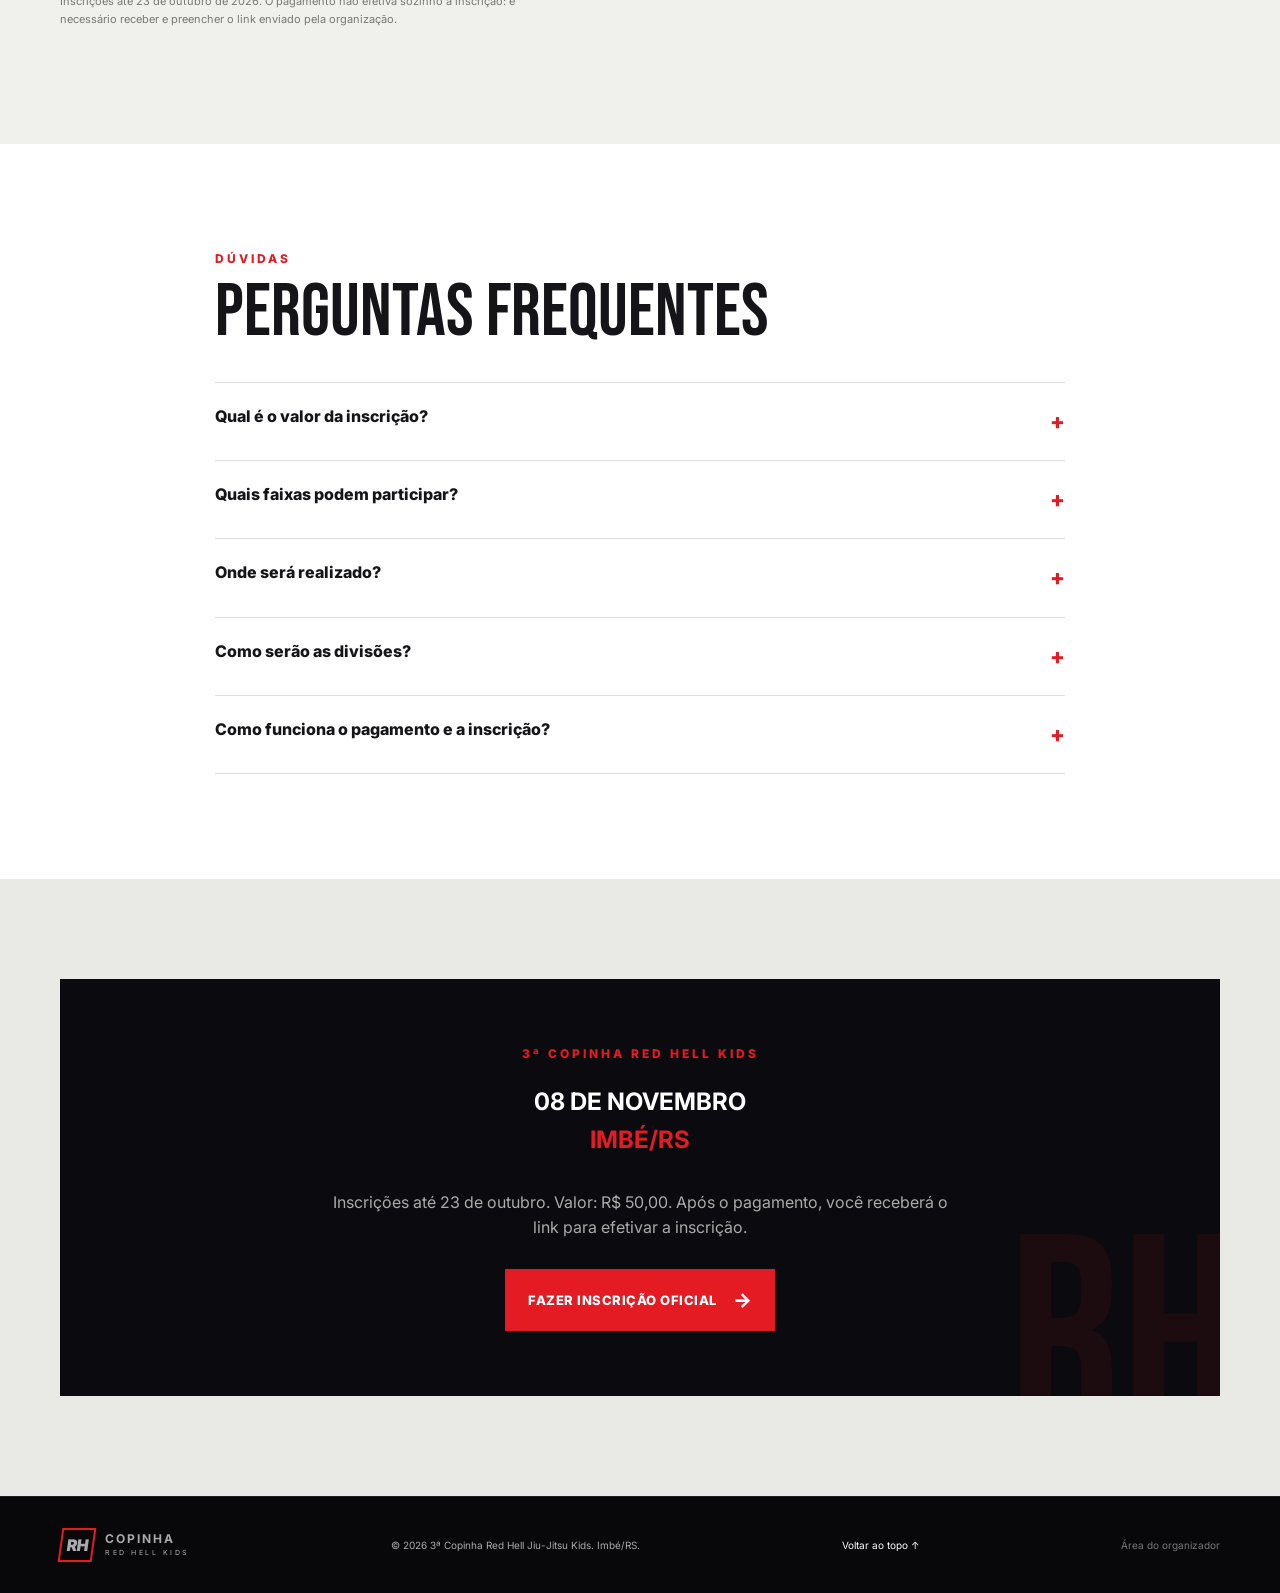
==== commit 5be53c07: "Connect site to official registration portal" ====
--- a/index.html
+++ b/index.html
@@ -34,7 +34,7 @@
         <h1>Copinha<br><span>Red Hell Kids</span></h1>
         <p class="hero-text">Torneio de Jiu-Jitsu para <strong>crianças e jovens.</strong><br>Mais que competição, é aprendizado, respeito e evolução no tatame.</p>
         <div class="hero-actions">
-          <a class="btn btn-primary" href="#inscricao">Quero me inscrever <span>→</span></a>
+          <a class="btn btn-primary" href="inscricao.html">Quero me inscrever <span>→</span></a>
           <a class="btn btn-ghost" href="#evento">Ver informações</a>
         </div>
         <div class="hero-meta">
@@ -137,7 +137,7 @@
         <span class="section-kicker">3ª COPINHA RED HELL KIDS</span>
         <h2>08 DE NOVEMBRO<br><em>IMBÉ/RS</em></h2>
         <p style="color:#aaa;max-width:620px;margin:0 auto 28px">Inscrições até 23 de outubro. Valor: R$ 50,00. Após o pagamento, você receberá o link para efetivar a inscrição.</p>
-        <a class="btn btn-primary" href="https://wa.me/5551996260201?text=Ol%C3%A1!%20Quero%20informa%C3%A7%C3%B5es%20sobre%20a%203%C2%AA%20Copinha%20Red%20Hell%20Kids." target="_blank" rel="noopener">Falar com a organização <span>→</span></a>
+        <a class="btn btn-primary" href="inscricao.html">Fazer inscrição oficial <span>→</span></a>
       </div>
     </section>
   </main>
@@ -149,7 +149,7 @@
         <span><strong>COPINHA</strong><small>RED HELL KIDS</small></span>
       </div>
       <p>© <span id="year"></span> 3ª Copinha Red Hell Jiu-Jitsu Kids. Imbé/RS.</p>
-      <a href="#inicio">Voltar ao topo ↑</a>
+      <a href="#inicio">Voltar ao topo ↑</a><a href="organizador.html" style="opacity:.45">Área do organizador</a>
     </div>
   </footer>
 
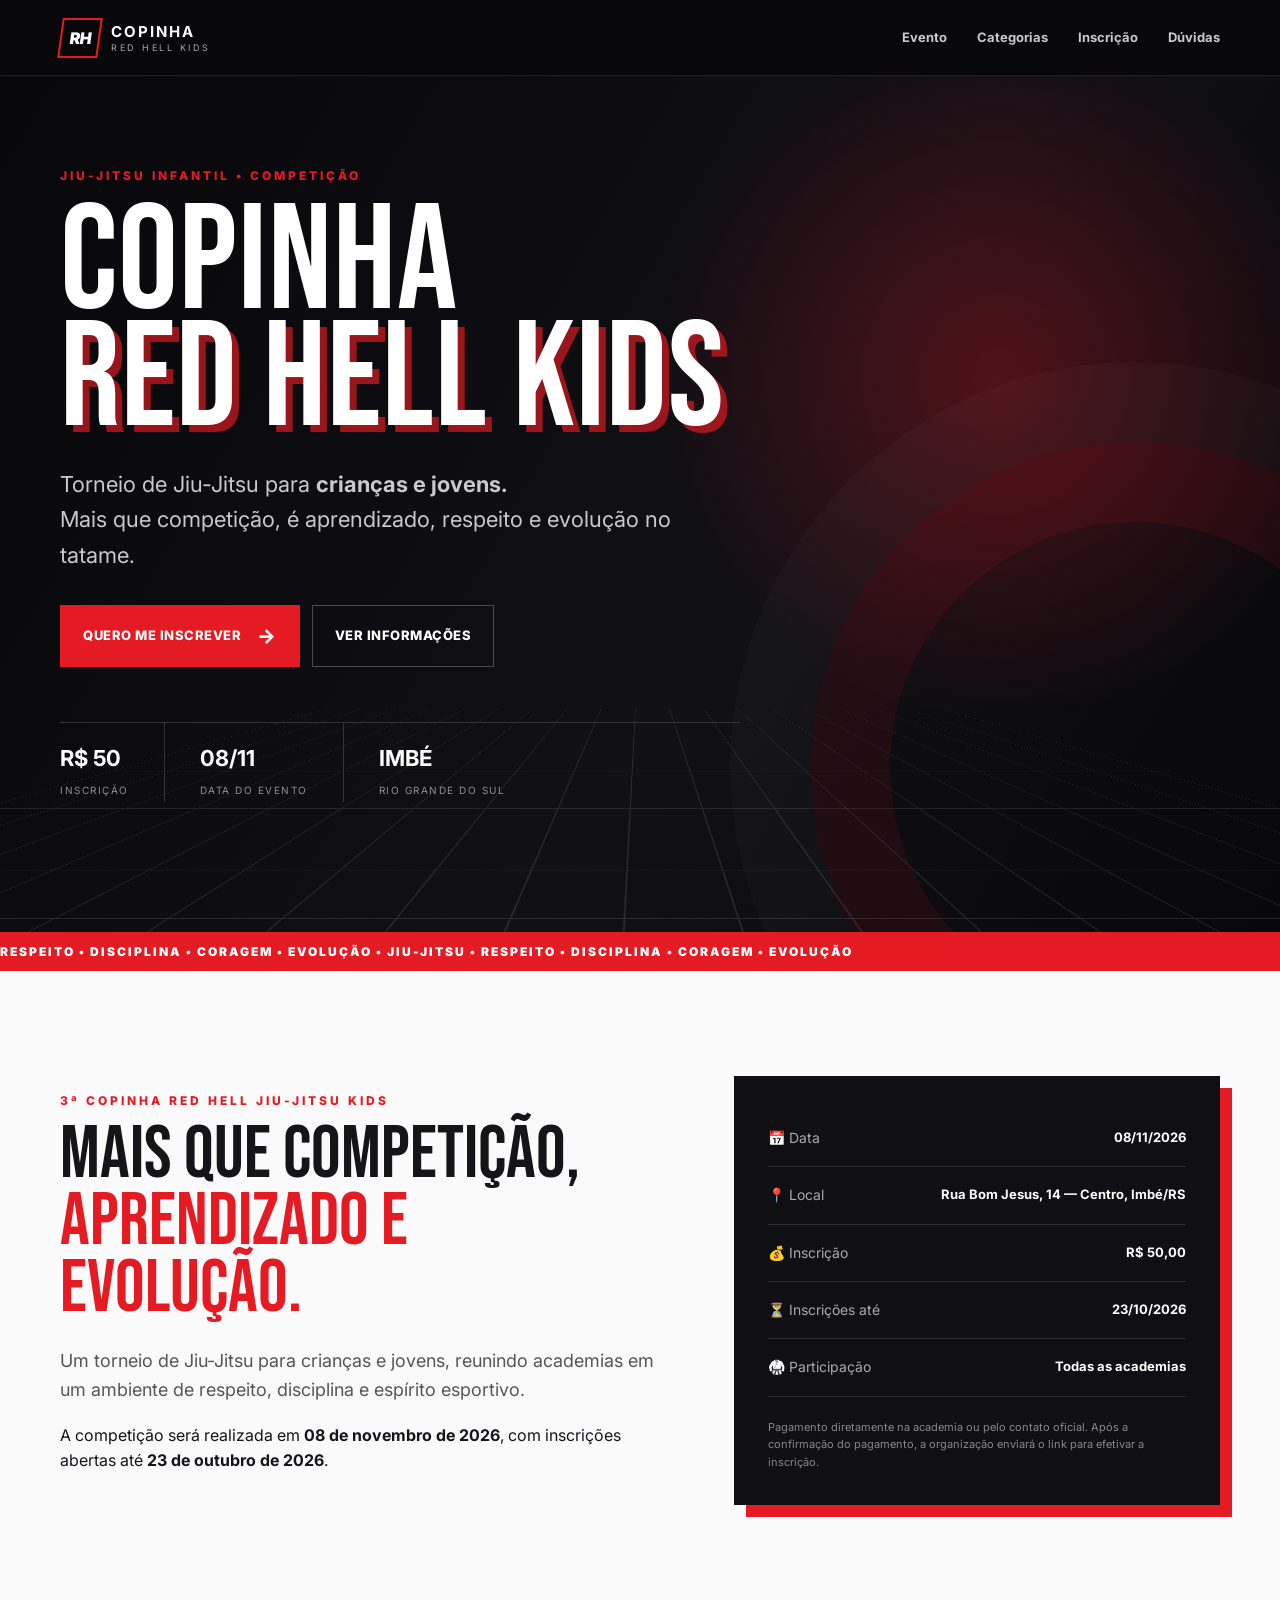
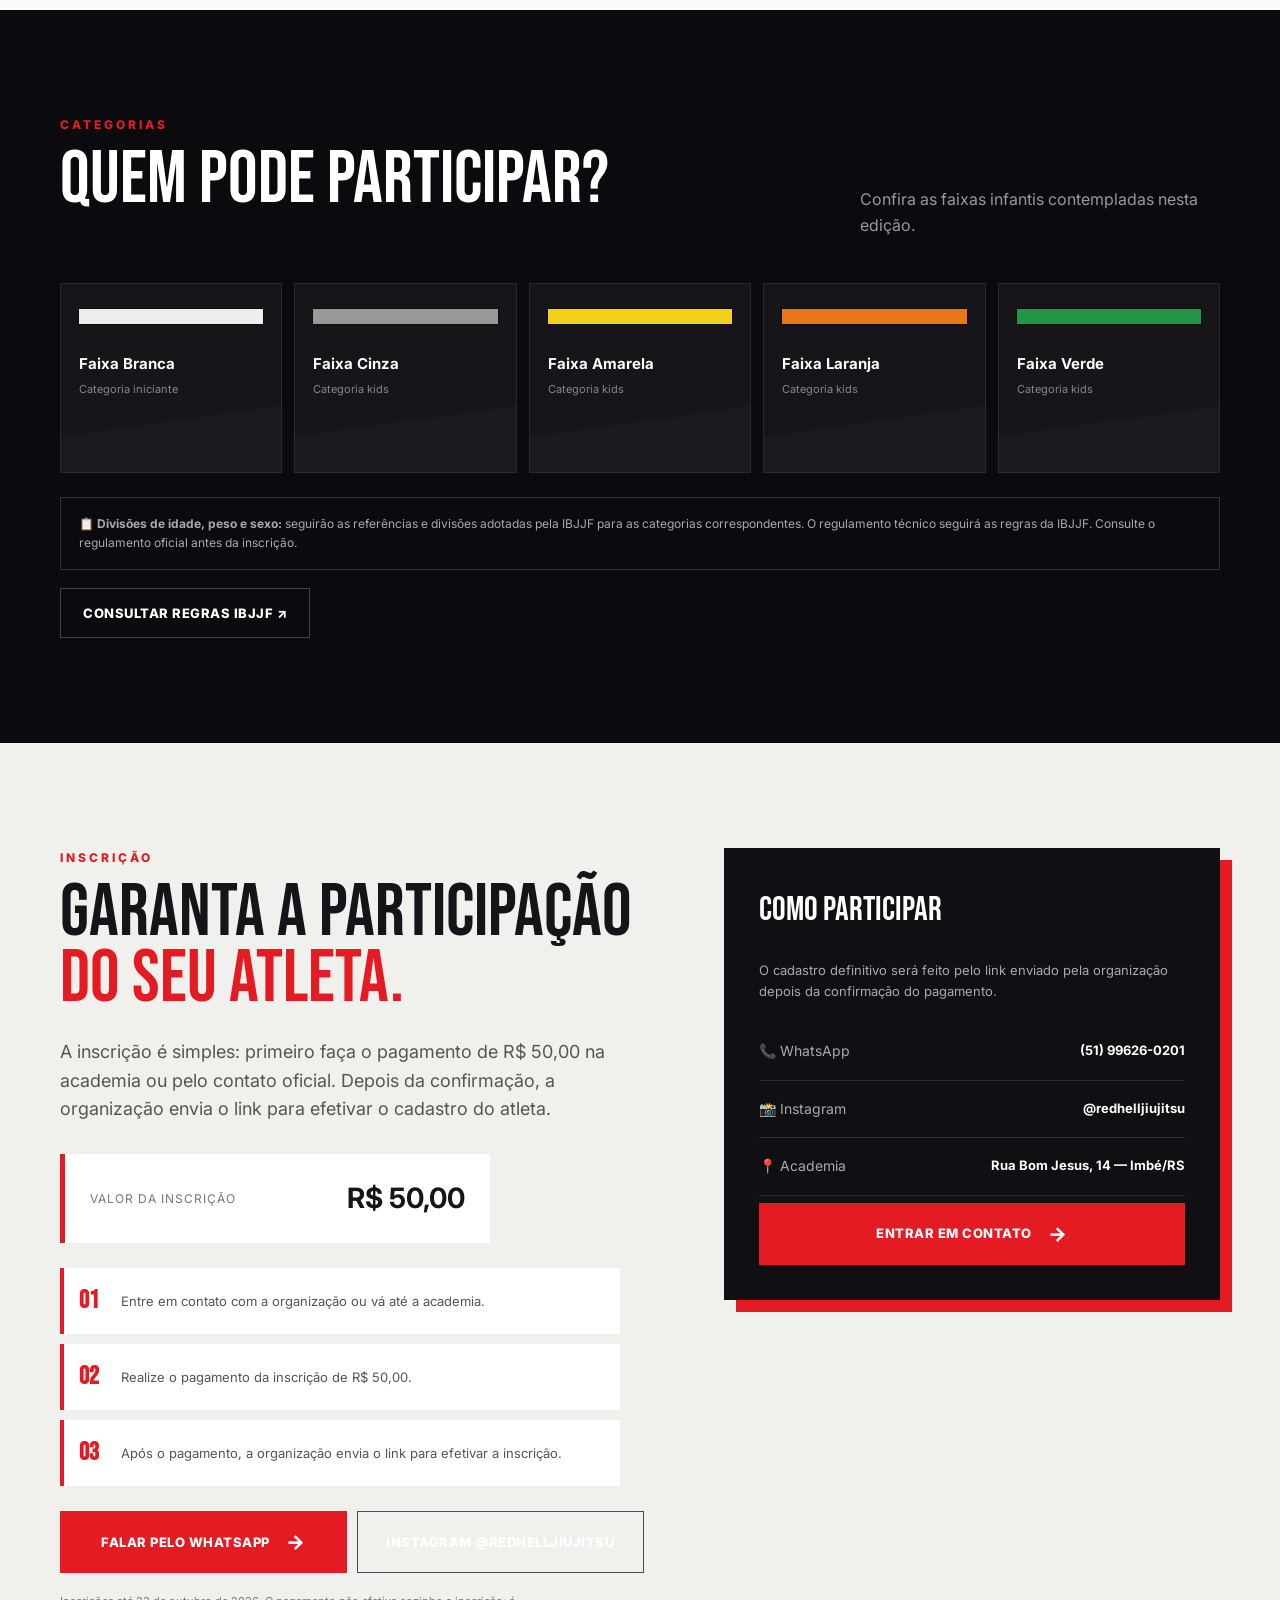
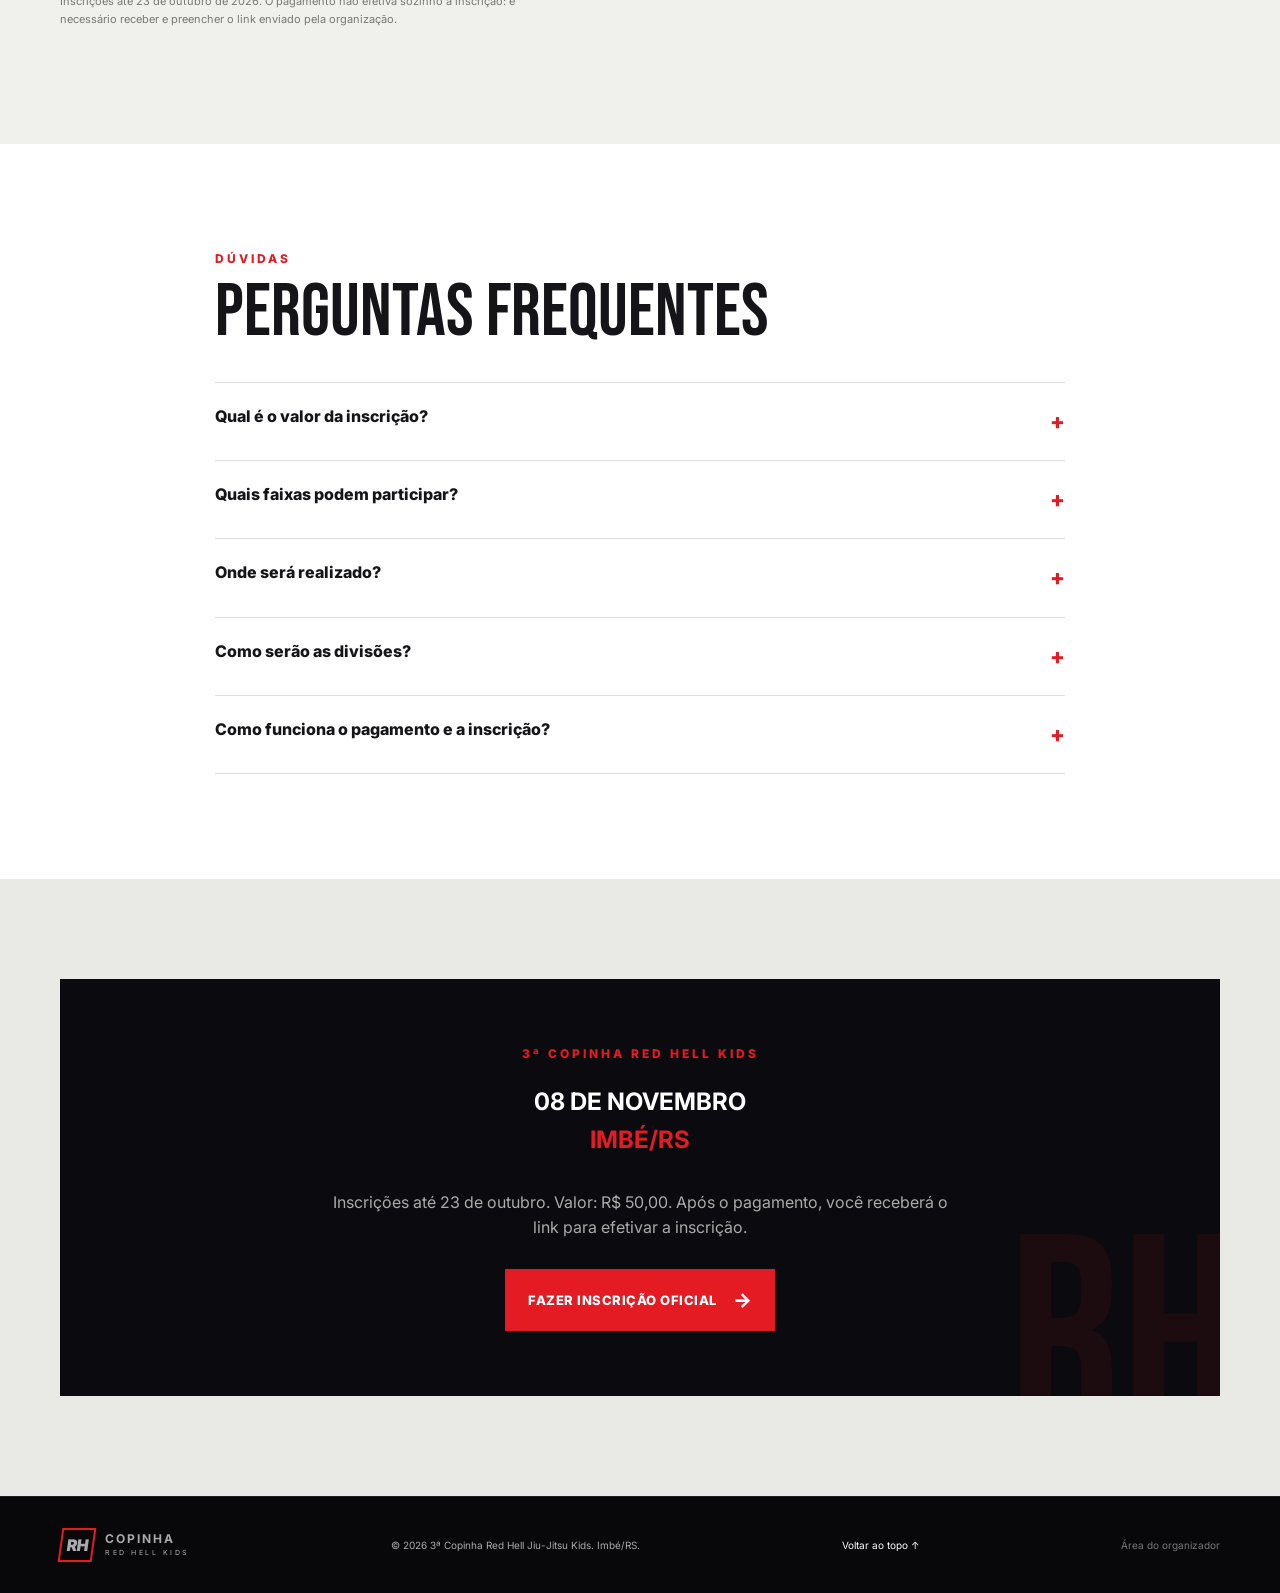
==== commit 07512d5c: "Refresh mobile CSS cache" ====
--- a/index.html
+++ b/index.html
@@ -9,7 +9,7 @@
   <link rel="preconnect" href="https://fonts.googleapis.com">
   <link rel="preconnect" href="https://fonts.gstatic.com" crossorigin>
   <link href="https://fonts.googleapis.com/css2?family=Bebas+Neue&family=Inter:wght@400;500;600;700;800&display=swap" rel="stylesheet">
-  <link rel="stylesheet" href="styles.css">
+  <link rel="stylesheet" href="styles.css?v=20261001-2">
 </head>
 <body>
   <header class="site-header">
--- a/styles.css
+++ b/styles.css
@@ -1,7 +1,7 @@
 :root{--bg:#08080b;--panel:#111116;--panel2:#17171d;--text:#f6f6f3;--muted:#a9a9af;--red:#e51b23;--red2:#ff3b30;--line:#292930;--max:1160px}
 *{box-sizing:border-box}html{scroll-behavior:smooth}body{margin:0;background:#fafafa;color:#151519;font-family:Inter,system-ui,sans-serif;line-height:1.6}a{color:inherit;text-decoration:none}button,input,select{font:inherit}
 .container{width:min(calc(100% - 40px),var(--max));margin:auto}.site-header{height:76px;background:#08080b;color:#fff;display:flex;align-items:center;justify-content:space-between;padding:0 max(20px,calc((100% - 1160px)/2));position:sticky;top:0;z-index:20;border-bottom:1px solid #1d1d22}.brand{display:flex;align-items:center;gap:11px;line-height:1}.brand-mark{width:40px;height:40px;border:2px solid var(--red);display:grid;place-items:center;font-weight:900;letter-spacing:-1px;transform:skew(-8deg)}.brand strong,.brand small{display:block}.brand strong{font-size:15px;letter-spacing:2px}.brand small{font-size:9px;letter-spacing:2.5px;color:#aaa;margin-top:4px}.nav{display:flex;gap:30px;font-size:13px;font-weight:700}.nav a{color:#c9c9ce;transition:.2s}.nav a:hover{color:#fff}.menu-toggle{display:none;background:none;border:0;color:#fff;font-size:25px}
-.hero{position:relative;overflow:hidden;background:radial-gradient(circle at 78% 35%,rgba(229,27,35,.3),transparent 30%),linear-gradient(120deg,#08080b 0%,#101015 58%,#08080b 100%);color:#fff;min-height:690px;display:flex;align-items:center}.hero-grid{position:absolute;inset:0;opacity:.12;background-image:linear-gradient(#fff 1px,transparent 1px),linear-gradient(90deg,#fff 1px,transparent 1px);background-size:70px 70px;transform:perspective(500px) rotateX(58deg) scale(1.7);transform-origin:bottom center}.hero-content{position:relative;padding:90px 0 130px}.eyebrow,.section-kicker{font-size:12px;font-weight:800;letter-spacing:3px;color:var(--red);display:block}.hero h1{font-family:"Bebas Neue",Impact,sans-serif;font-size:clamp(76px,12vw,150px);font-weight:400;line-height:.78;letter-spacing:1px;margin:20px 0 28px;text-transform:uppercase}.hero h1 span{color:#fff;text-shadow:7px 7px 0 rgba(229,27,35,.65)}.hero-text{font-size:clamp(17px,2vw,22px);color:#c8c8cd;max-width:620px}.hero-actions{display:flex;gap:12px;margin:32px 0 55px;flex-wrap:wrap}.btn{display:inline-flex;align-items:center;justify-content:center;gap:16px;padding:14px 22px;border:1px solid transparent;font-weight:800;font-size:13px;text-transform:uppercase;letter-spacing:.5px;cursor:pointer;transition:.2s}.btn span{font-size:20px}.btn-primary{background:var(--red);color:#fff}.btn-primary:hover{background:#ff2932;transform:translateY(-2px)}.btn-ghost{border-color:#4a4a52;color:#fff}.btn-ghost:hover{border-color:#fff}.hero-meta{display:flex;gap:0;border-top:1px solid #33343a;width:min(680px,100%)}.hero-meta div{padding:18px 35px 0 0;margin-right:35px;border-right:1px solid #33343a}.hero-meta div:last-child{border:0}.hero-meta b{display:block;font-size:22px}.hero-meta span{font-size:10px;text-transform:uppercase;color:#8e8e95;letter-spacing:1.5px}.tatami-lines{position:absolute;right:-180px;bottom:-160px;width:650px;height:650px;border:80px solid rgba(229,27,35,.09);border-radius:50%;box-shadow:0 0 0 80px rgba(255,255,255,.025)}
+.hero{position:relative;overflow:hidden;background:radial-gradient(circle at 78% 35%,rgba(229,27,35,.3),transparent 30%),linear-gradient(120deg,#08080b 0%,#101015 58%,#08080b 100%);color:#fff;min-height:690px;display:flex;align-items:center}.hero-grid{pointer-events:none;position:absolute;inset:0;opacity:.12;background-image:linear-gradient(#fff 1px,transparent 1px),linear-gradient(90deg,#fff 1px,transparent 1px);background-size:70px 70px;transform:perspective(500px) rotateX(58deg) scale(1.7);transform-origin:bottom center}.hero-content{position:relative;z-index:2;padding:90px 0 130px}.eyebrow,.section-kicker{font-size:12px;font-weight:800;letter-spacing:3px;color:var(--red);display:block}.hero h1{font-family:"Bebas Neue",Impact,sans-serif;font-size:clamp(76px,12vw,150px);font-weight:400;line-height:.78;letter-spacing:1px;margin:20px 0 28px;text-transform:uppercase}.hero h1 span{color:#fff;text-shadow:7px 7px 0 rgba(229,27,35,.65)}.hero-text{font-size:clamp(17px,2vw,22px);color:#c8c8cd;max-width:620px}.hero-actions{position:relative;z-index:3;display:flex;gap:12px;margin:32px 0 55px;flex-wrap:wrap}.btn{position:relative;z-index:4;pointer-events:auto;display:inline-flex;align-items:center;justify-content:center;gap:16px;padding:14px 22px;border:1px solid transparent;font-weight:800;font-size:13px;text-transform:uppercase;letter-spacing:.5px;cursor:pointer;transition:.2s}.btn span{font-size:20px}.btn-primary{background:var(--red);color:#fff}.btn-primary:hover{background:#ff2932;transform:translateY(-2px)}.btn-ghost{border-color:#4a4a52;color:#fff}.btn-ghost:hover{border-color:#fff}.hero-meta{display:flex;gap:0;border-top:1px solid #33343a;width:min(680px,100%)}.hero-meta div{padding:18px 35px 0 0;margin-right:35px;border-right:1px solid #33343a}.hero-meta div:last-child{border:0}.hero-meta b{display:block;font-size:22px}.hero-meta span{font-size:10px;text-transform:uppercase;color:#8e8e95;letter-spacing:1.5px}.tatami-lines{pointer-events:none;position:absolute;right:-180px;bottom:-160px;width:650px;height:650px;border:80px solid rgba(229,27,35,.09);border-radius:50%;box-shadow:0 0 0 80px rgba(255,255,255,.025)}
 .ticker{background:var(--red);color:#fff;overflow:hidden;white-space:nowrap;font-size:12px;font-weight:900;letter-spacing:2px;padding:10px 0}.ticker div{display:inline-block;animation:marquee 22s linear infinite}@keyframes marquee{to{transform:translateX(-30%)}}
 .section{padding:105px 0}.two-col{display:grid;grid-template-columns:1.1fr .9fr;gap:80px;align-items:center}.section h2{font-family:"Bebas Neue",Impact,sans-serif;font-size:clamp(48px,6vw,74px);line-height:.9;font-weight:400;text-transform:uppercase;margin:12px 0 25px}.section h2 em,.cta h2 em{font-style:normal;color:var(--red)}.lead{font-size:18px;color:#555;max-width:650px}.info-card{background:#101014;color:#fff;padding:34px;box-shadow:12px 12px 0 var(--red)}.info-row{display:flex;justify-content:space-between;gap:20px;padding:17px 0;border-bottom:1px solid #2c2c32;font-size:14px}.info-row span{color:#aaa}.info-row strong{font-size:13px}.info-note{color:#888;font-size:11px;margin-top:22px}
 .dark-section{background:#0b0b0f;color:#fff}.section-head{display:flex;justify-content:space-between;gap:40px;align-items:end;margin-bottom:45px}.section-head p{color:#999;max-width:360px;margin:0}.belt-grid{display:grid;grid-template-columns:repeat(5,1fr);gap:12px}.belt-card{background:#15151a;padding:25px 18px;border:1px solid #292930;min-height:190px;position:relative;overflow:hidden}.belt-card:after{content:"";position:absolute;inset:auto -30px -50px;height:100px;background:rgba(255,255,255,.025);transform:rotate(-8deg)}.belt{display:block;width:100%;height:15px;margin-bottom:28px;background:#eee;box-shadow:0 0 0 1px rgba(0,0,0,.4)}.gray .belt{background:#999}.yellow .belt{background:#f3d11b}.orange .belt{background:#e97718}.green .belt{background:#229647}.belt-card h3{font-size:15px;margin:0 0 5px}.belt-card p{font-size:11px;color:#888;margin:0}.notice{margin-top:24px;padding:16px 18px;border:1px solid #303038;color:#aaa;font-size:12px}
